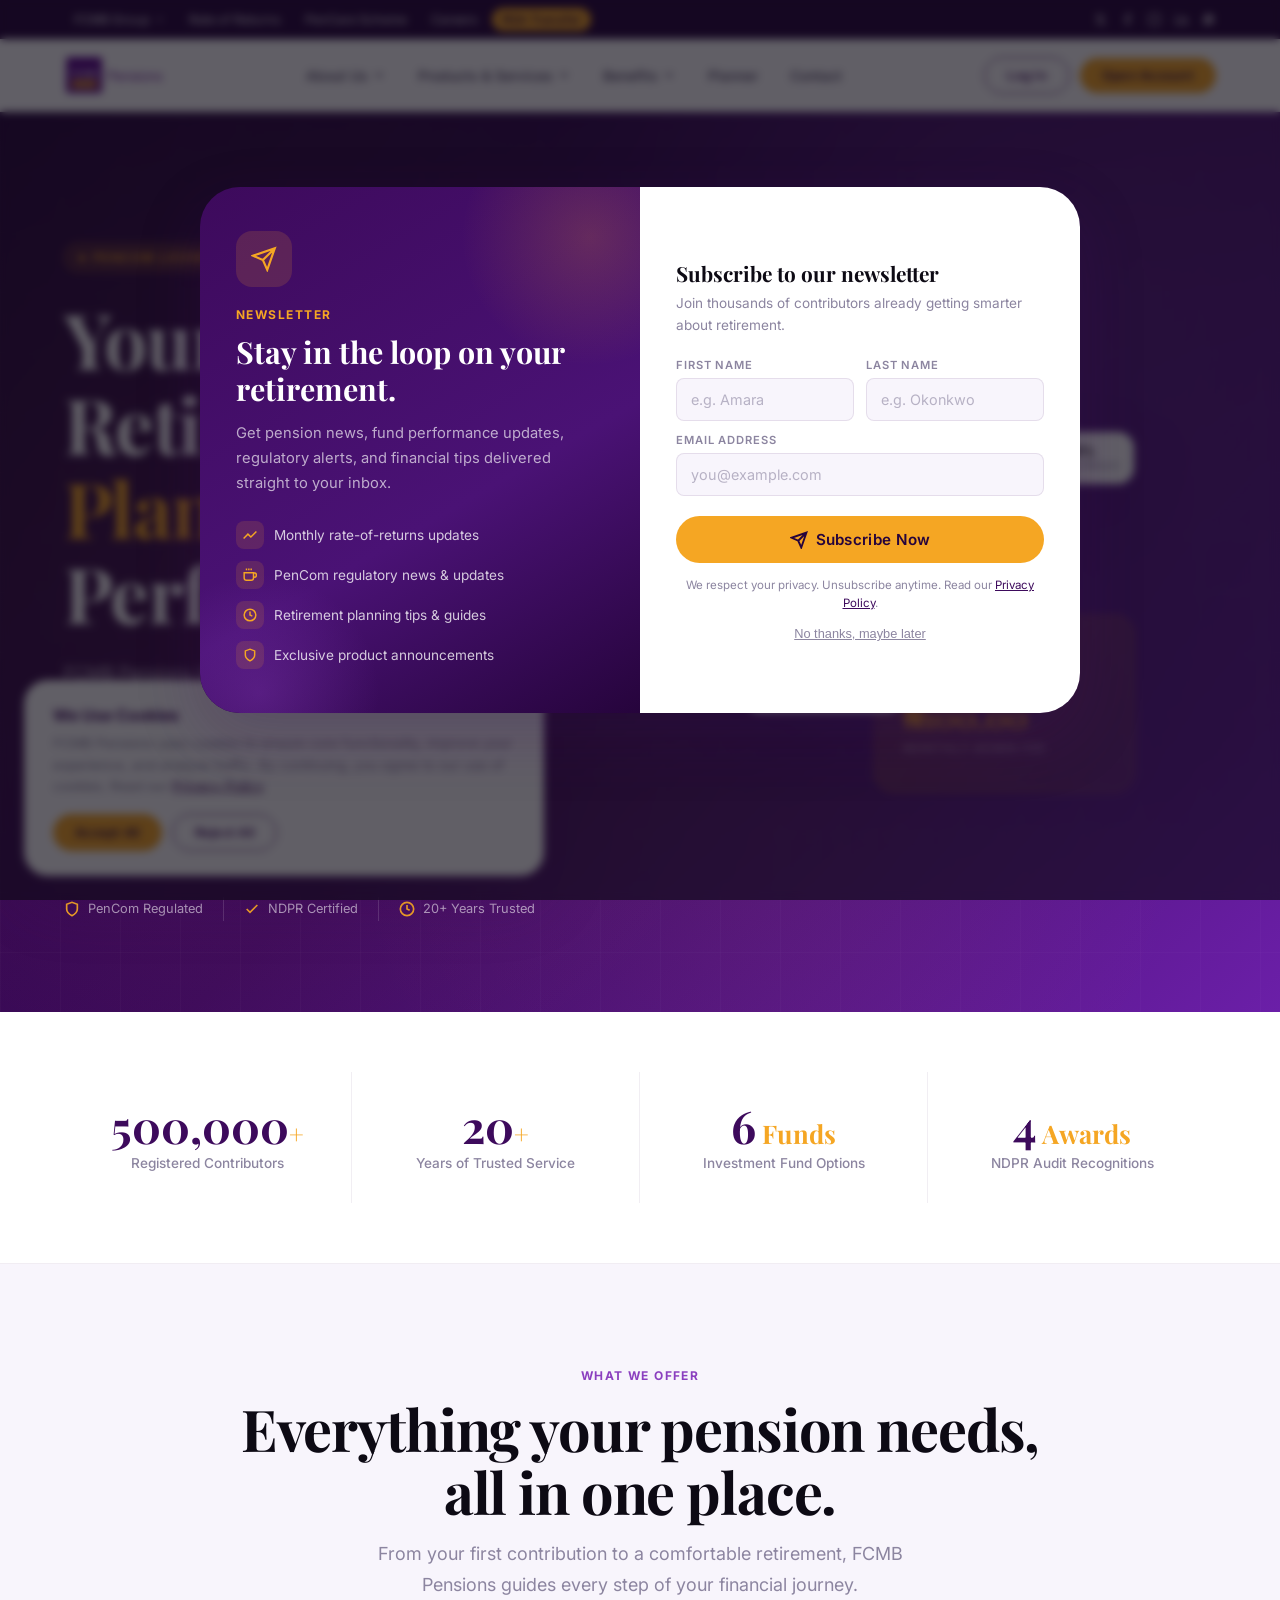
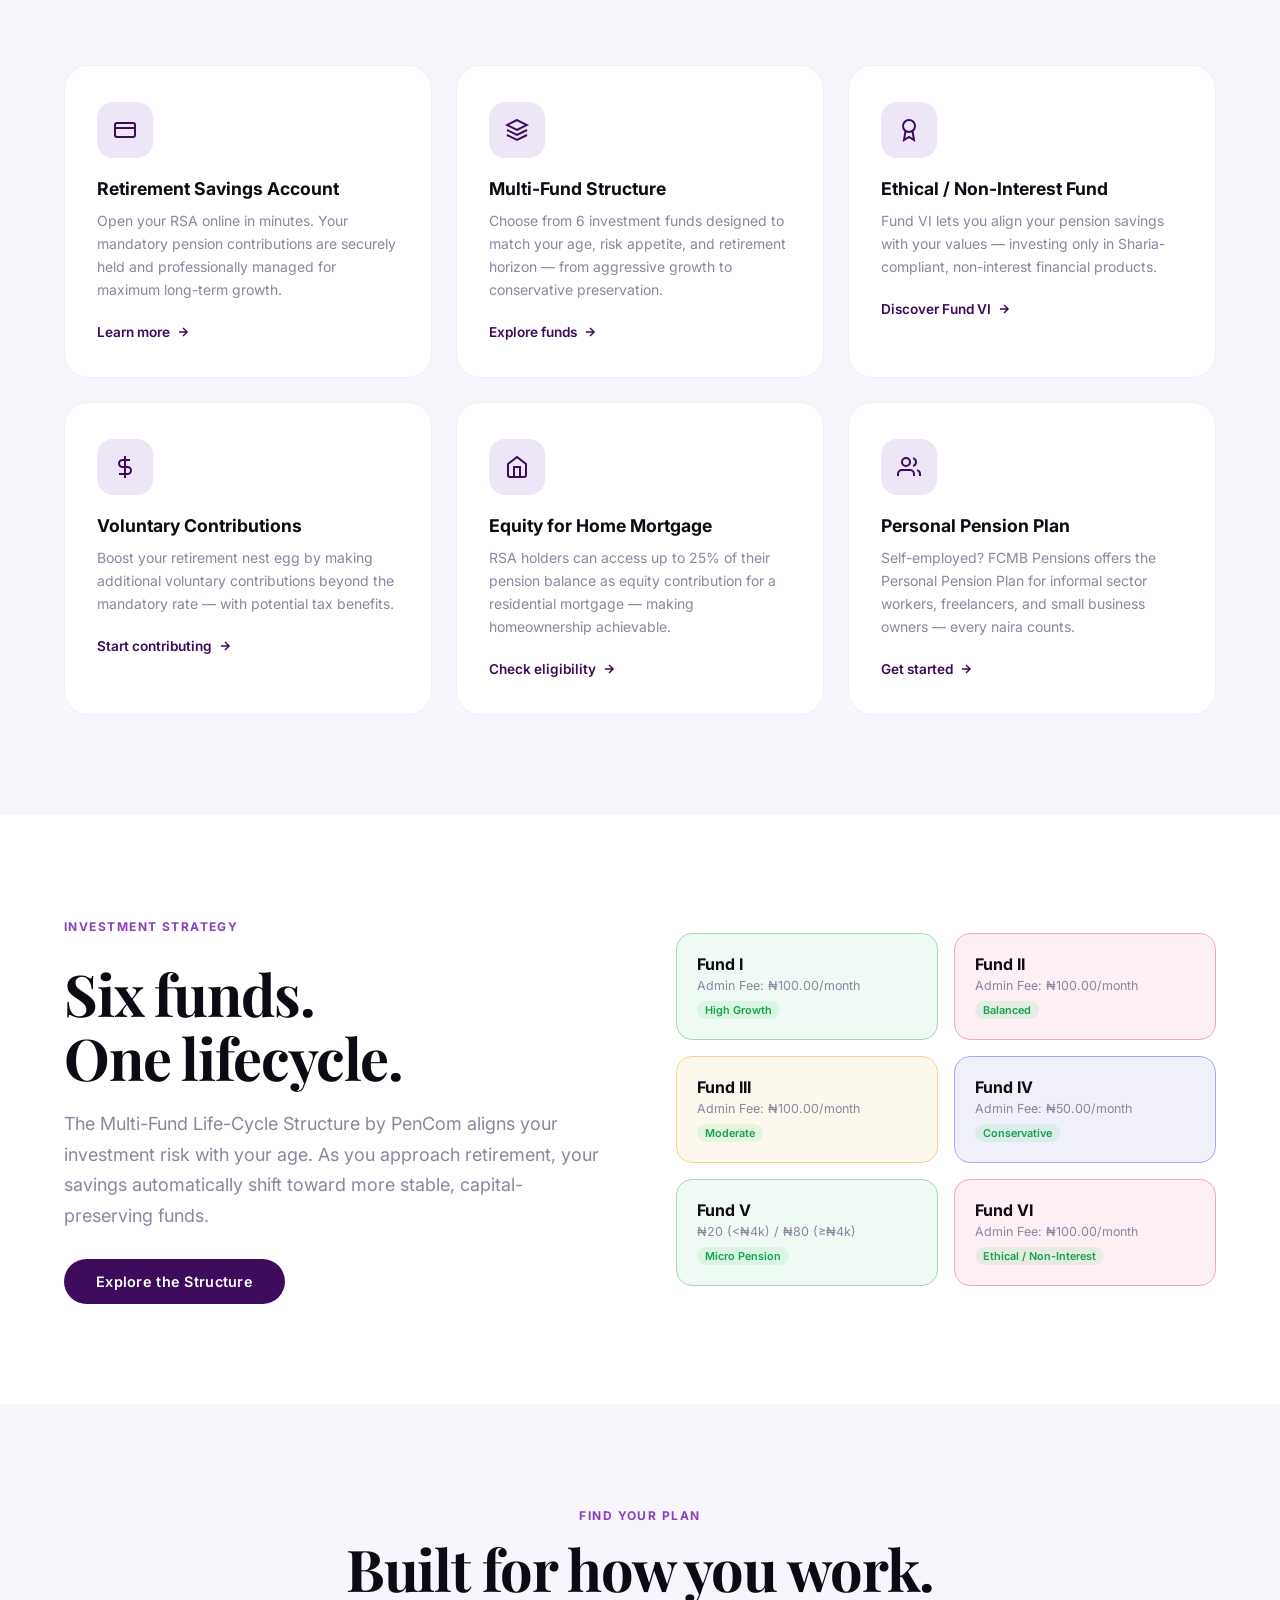
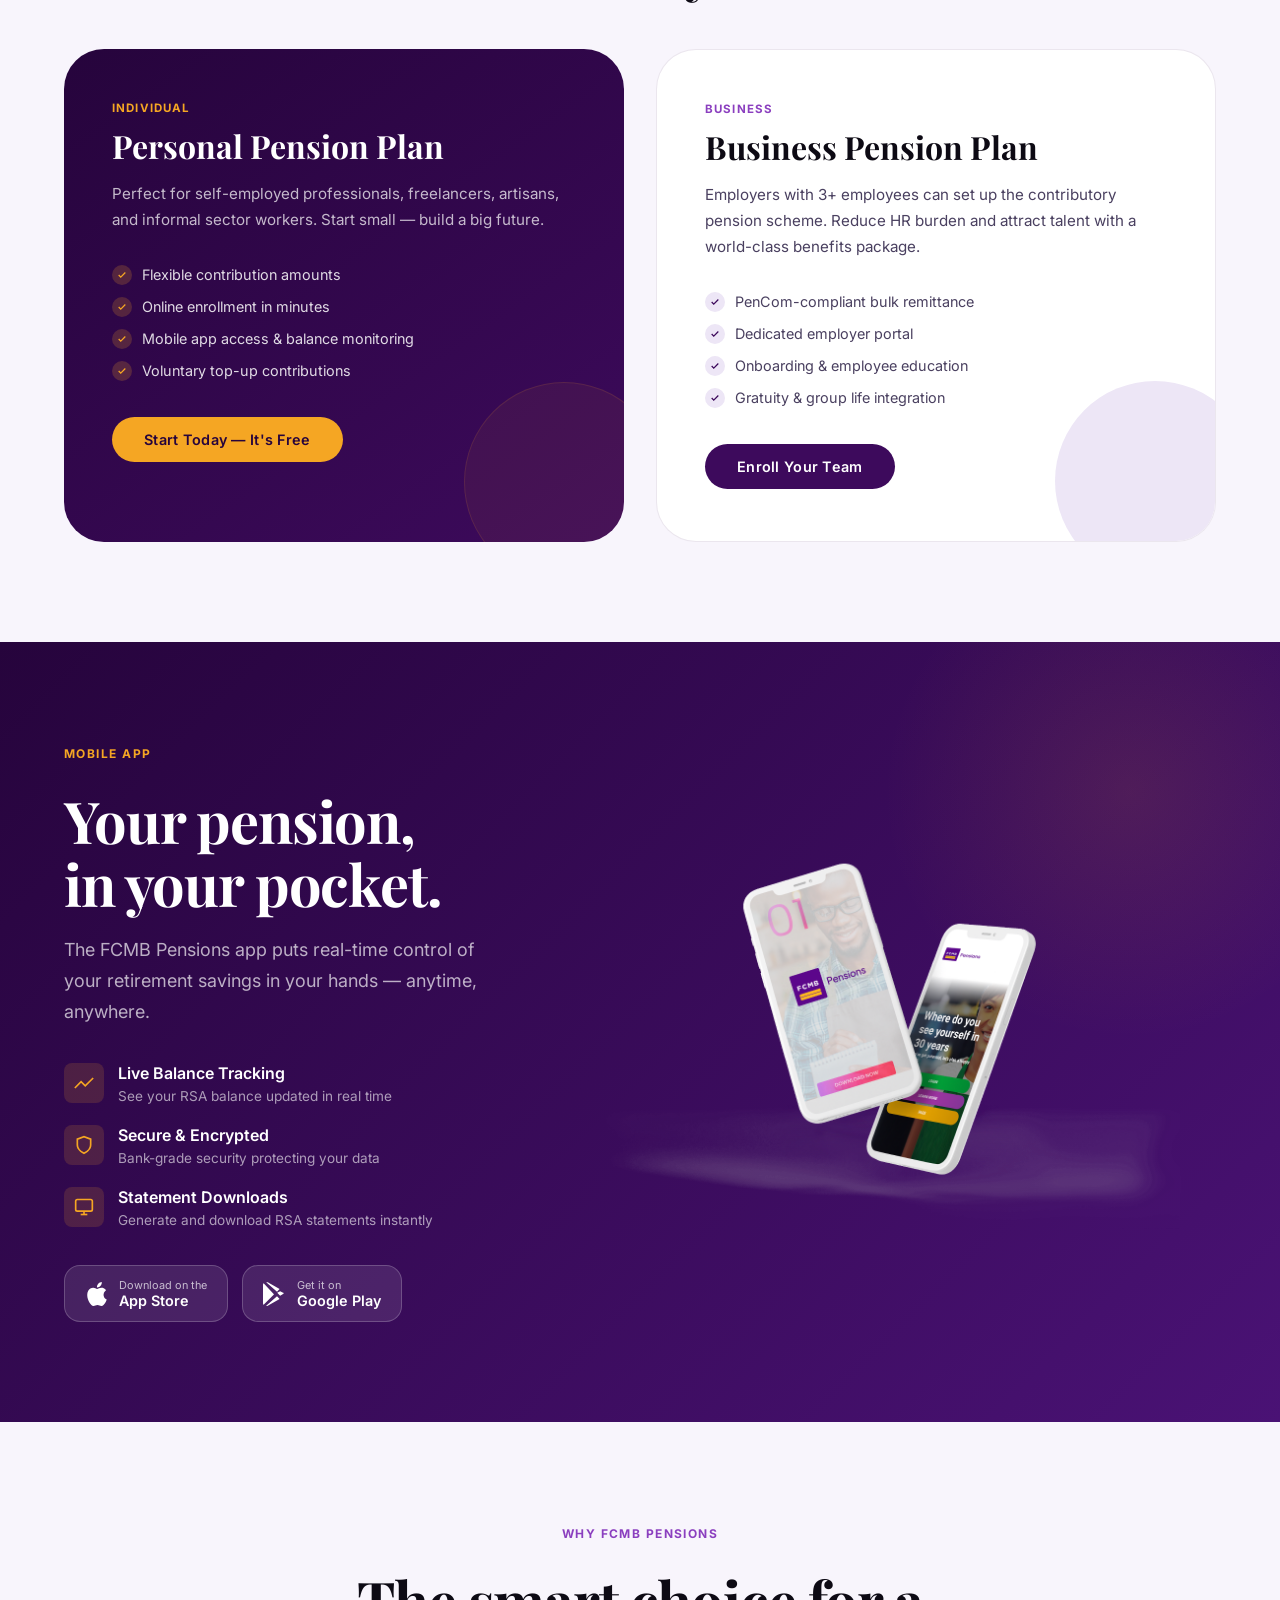
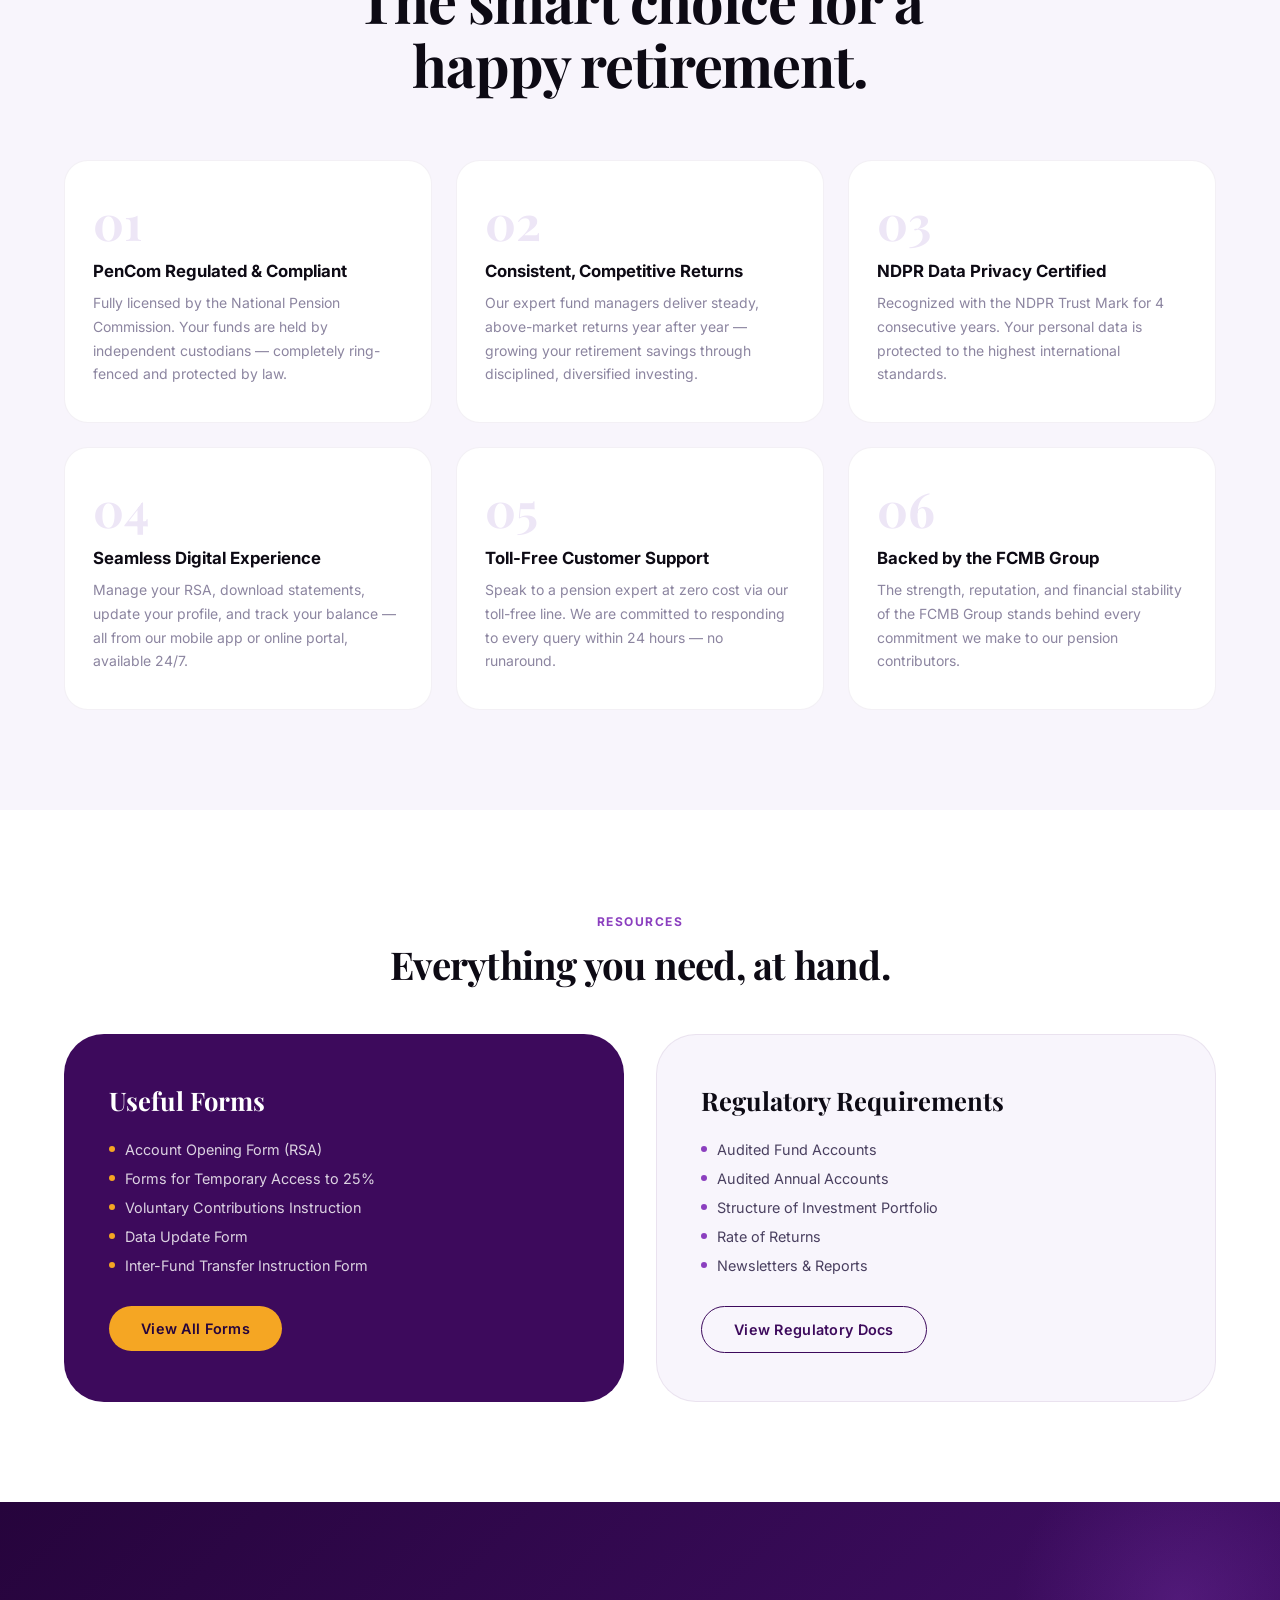
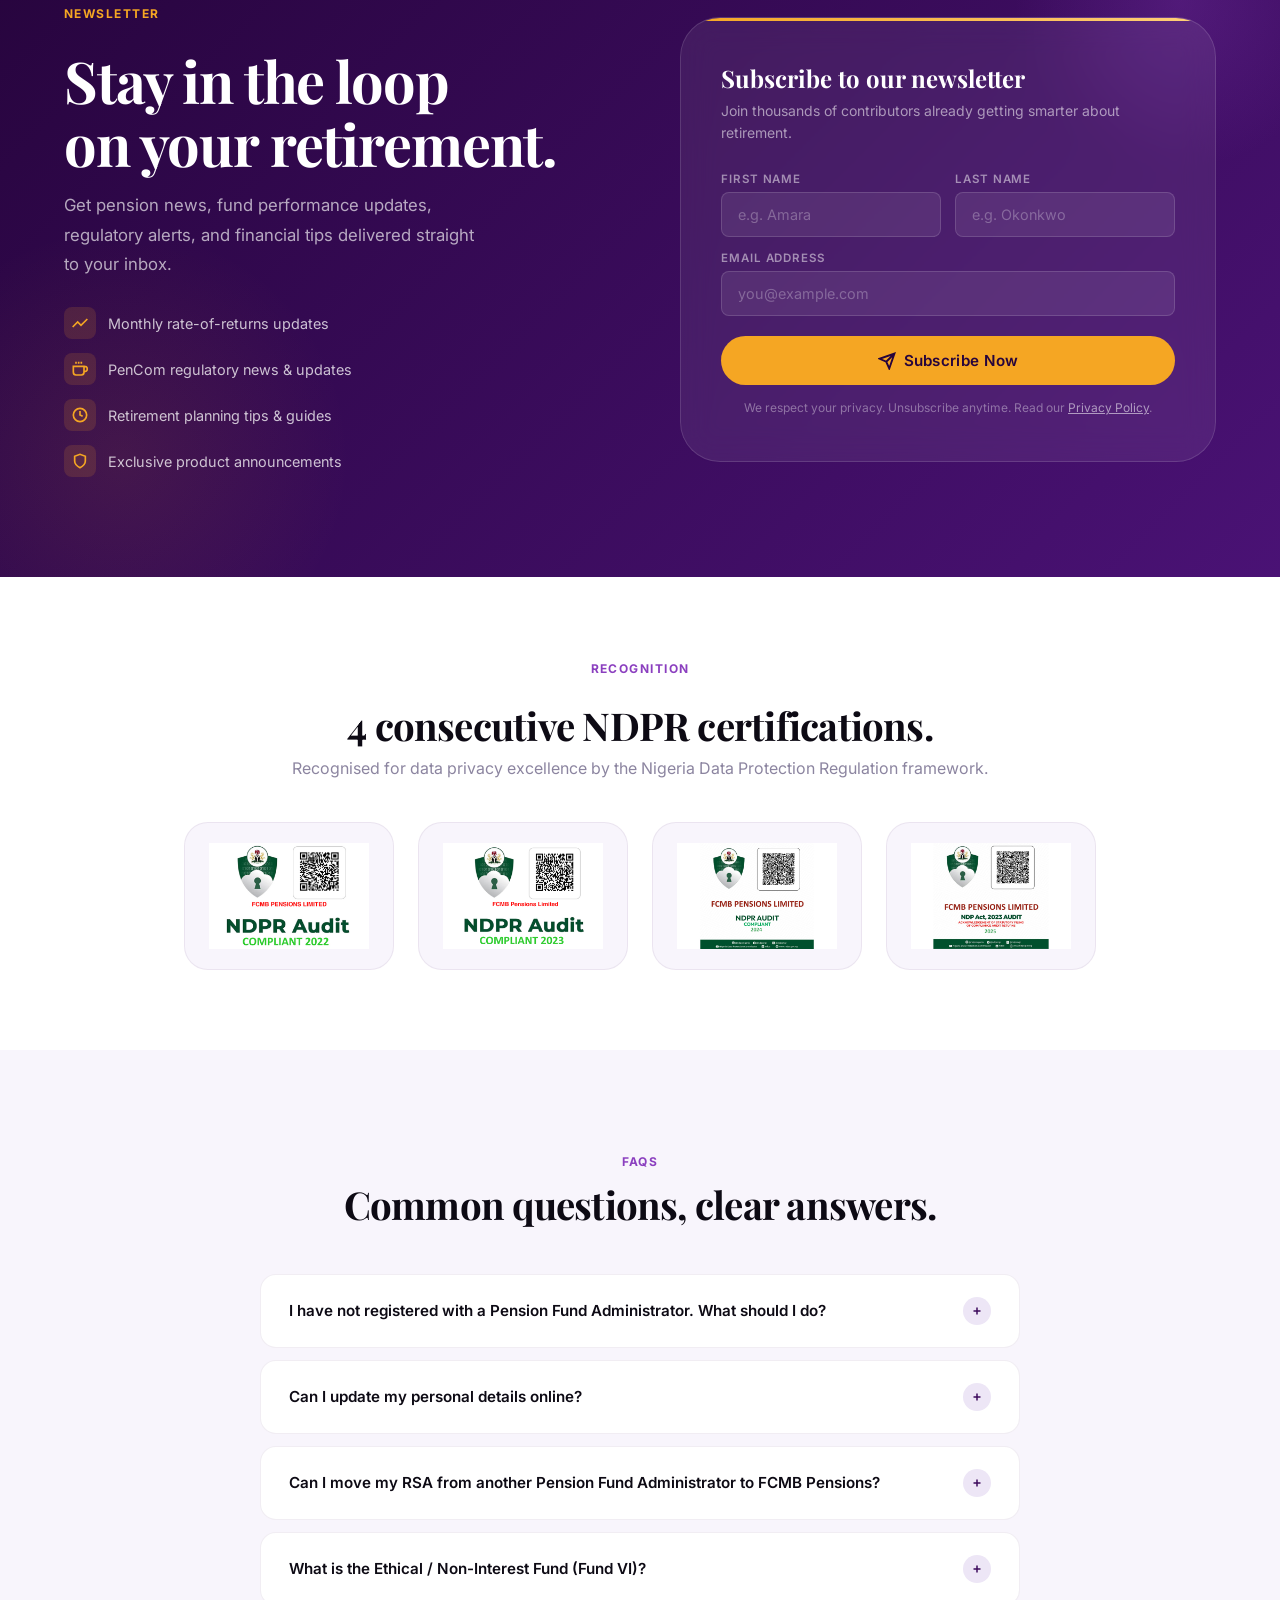
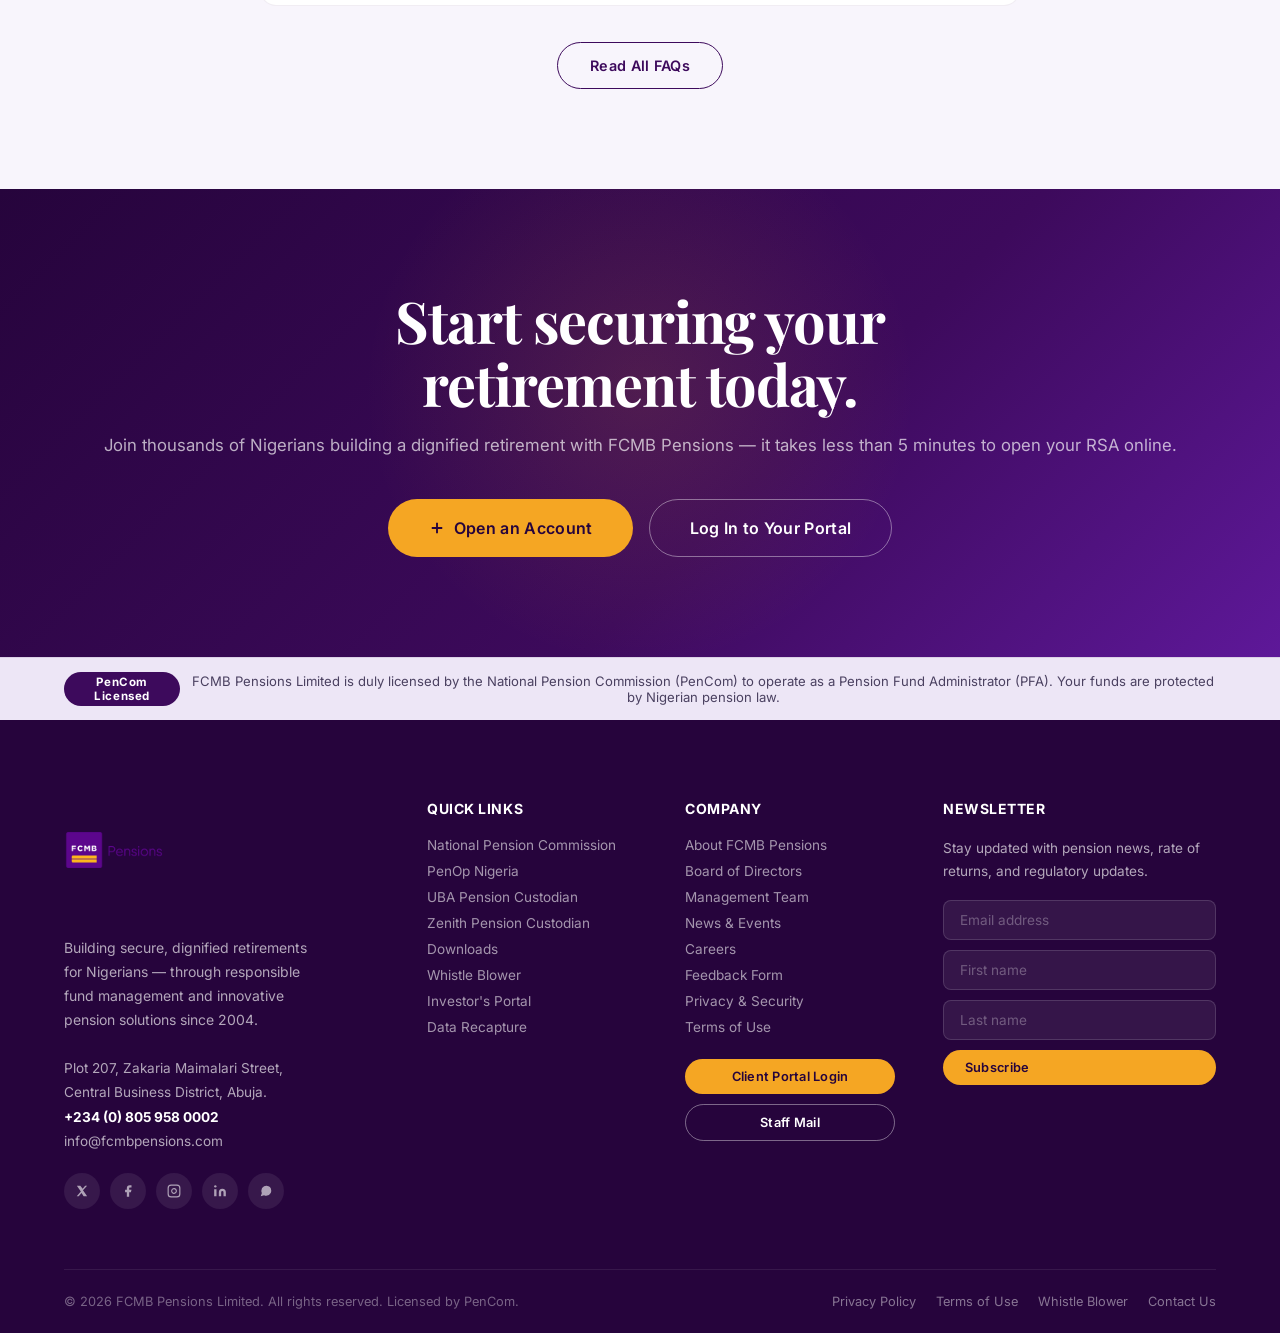
==== index.html @ b499fc2f "Create index.html" ====
<!DOCTYPE html>
<html lang="en">
<head>
<meta charset="UTF-8">
<meta name="viewport" content="width=device-width, initial-scale=1.0">
<meta name="description" content="FCMB Pensions – The Smart Choice For A Happy Retirement. PenCom-licensed Pension Fund Administrator serving Nigeria.">
<title>FCMB Pensions | The Smart Choice For A Happy Retirement</title>
<link rel="preconnect" href="https://fonts.googleapis.com">
<link rel="preconnect" href="https://fonts.gstatic.com" crossorigin>
<link href="https://fonts.googleapis.com/css2?family=Playfair+Display:wght@400;600;700&family=Inter:wght@300;400;500;600;700&display=swap" rel="stylesheet">

<link rel="stylesheet" href="style.css"/>
<style>
/* =============================================
   NEWSLETTER POPUP MODAL (page-load)
   ============================================= */
.newsletter-modal-overlay {
  position: fixed;
  inset: 0;
  background: rgba(13,10,20,0.65);
  z-index: 20000;
  display: flex;
  align-items: center;
  justify-content: center;
  padding: 24px;
  backdrop-filter: blur(4px);
  opacity: 0;
  pointer-events: none;
  transition: opacity 0.35s ease;
}
.newsletter-modal-overlay.open {
  opacity: 1;
  pointer-events: all;
}
.newsletter-modal-box {
  position: relative;
  width: 100%;
  max-width: 880px;
  max-height: 90vh;
  overflow-y: auto;
  display: grid;
  grid-template-columns: 1fr 1fr;
  background: var(--plum-deep);
  border-radius: var(--radius-xl);
  box-shadow: var(--shadow-lg);
  transform: scale(0.95) translateY(10px);
  transition: transform 0.35s cubic-bezier(0.4,0,0.2,1);
  overflow: hidden;
}
.newsletter-modal-overlay.open .newsletter-modal-box {
  transform: scale(1) translateY(0);
}
.newsletter-modal-close {
  position: absolute;
  top: 16px;
  right: 16px;
  background: rgba(255,255,255,0.1);
  border: none;
  width: 36px;
  height: 36px;
  border-radius: 50%;
  cursor: pointer;
  display: flex;
  align-items: center;
  justify-content: center;
  color: var(--white);
  font-size: 1.1rem;
  transition: var(--transition);
  z-index: 5;
}
.newsletter-modal-close:hover { background: rgba(255,255,255,0.2); }

.newsletter-modal-visual {
  background: linear-gradient(150deg, var(--plum) 0%, #4A1275 60%, var(--plum-deep) 100%);
  padding: 44px 36px;
  display: flex;
  flex-direction: column;
  justify-content: center;
  position: relative;
  overflow: hidden;
}
.newsletter-modal-visual::before {
  content: '';
  position: absolute;
  top: -80px;
  right: -80px;
  width: 260px;
  height: 260px;
  background: radial-gradient(circle, rgba(245,166,35,0.18) 0%, transparent 70%);
  pointer-events: none;
}
.newsletter-modal-visual::after {
  content: '';
  position: absolute;
  bottom: -100px;
  left: -60px;
  width: 240px;
  height: 240px;
  background: radial-gradient(circle, rgba(139,63,191,0.3) 0%, transparent 70%);
  pointer-events: none;
}
.newsletter-modal-icon {
  width: 56px;
  height: 56px;
  background: rgba(245,166,35,0.15);
  border-radius: var(--radius-md);
  display: flex;
  align-items: center;
  justify-content: center;
  color: var(--gold);
  margin-bottom: 20px;
  position: relative;
  z-index: 2;
}
.newsletter-modal-eyebrow {
  color: var(--gold);
  font-size: 0.75rem;
  font-weight: 700;
  letter-spacing: 0.12em;
  text-transform: uppercase;
  margin-bottom: 12px;
  position: relative;
  z-index: 2;
}
.newsletter-modal-title {
  font-family: 'Playfair Display', serif;
  font-size: 1.9rem;
  font-weight: 700;
  color: var(--white);
  line-height: 1.2;
  margin-bottom: 14px;
  position: relative;
  z-index: 2;
}
.newsletter-modal-desc {
  color: rgba(255,255,255,0.65);
  font-size: 0.92rem;
  line-height: 1.7;
  margin-bottom: 24px;
  position: relative;
  z-index: 2;
}
.newsletter-modal-benefits {
  display: flex;
  flex-direction: column;
  gap: 12px;
  position: relative;
  z-index: 2;
}
.newsletter-modal-benefit {
  display: flex;
  align-items: center;
  gap: 10px;
  color: rgba(255,255,255,0.78);
  font-size: 0.85rem;
}
.newsletter-modal-benefit-icon {
  width: 28px;
  height: 28px;
  border-radius: var(--radius-sm);
  background: rgba(245,166,35,0.14);
  display: flex;
  align-items: center;
  justify-content: center;
  color: var(--gold);
  flex-shrink: 0;
}

.newsletter-modal-form-panel {
  background: var(--white);
  padding: 44px 36px;
  display: flex;
  flex-direction: column;
  justify-content: center;
}
.newsletter-modal-form-title {
  font-family: 'Playfair Display', serif;
  font-size: 1.3rem;
  font-weight: 700;
  color: var(--text-dark);
  margin-bottom: 6px;
}
.newsletter-modal-form-subtitle {
  font-size: 0.85rem;
  color: var(--text-muted);
  margin-bottom: 22px;
  line-height: 1.6;
}
.newsletter-modal-field-row {
  display: grid;
  grid-template-columns: 1fr 1fr;
  gap: 12px;
  margin-bottom: 12px;
}
.newsletter-modal-field {
  display: flex;
  flex-direction: column;
  gap: 6px;
}
.newsletter-modal-field.full { grid-column: 1 / -1; }
.newsletter-modal-label {
  font-size: 0.7rem;
  font-weight: 600;
  letter-spacing: 0.08em;
  text-transform: uppercase;
  color: var(--text-muted);
}
.newsletter-modal-input {
  background: var(--off-white);
  border: 1.5px solid rgba(61,10,92,0.1);
  border-radius: var(--radius-sm);
  padding: 12px 14px;
  color: var(--text-dark);
  font-family: 'Inter', sans-serif;
  font-size: 0.9rem;
  outline: none;
  transition: var(--transition);
  width: 100%;
}
.newsletter-modal-input::placeholder { color: var(--text-muted); opacity: 0.6; }
.newsletter-modal-input:focus {
  border-color: var(--plum-light);
  background: var(--white);
  box-shadow: 0 0 0 3px rgba(139,63,191,0.12);
}
.newsletter-modal-submit {
  width: 100%;
  margin-top: 8px;
  padding: 14px 32px;
  justify-content: center;
  font-size: 0.95rem;
}
.newsletter-modal-privacy {
  margin-top: 14px;
  font-size: 0.72rem;
  color: var(--text-muted);
  text-align: center;
  line-height: 1.5;
}
.newsletter-modal-privacy a { color: var(--plum); text-decoration: underline; }
.newsletter-modal-noThanks {
  display: block;
  text-align: center;
  margin-top: 14px;
  font-size: 0.8rem;
  color: var(--text-muted);
  text-decoration: underline;
  cursor: pointer;
  background: none;
  border: none;
  width: 100%;
}
.newsletter-modal-noThanks:hover { color: var(--plum); }

.newsletter-modal-success {
  display: none;
  flex-direction: column;
  align-items: center;
  text-align: center;
  gap: 14px;
  padding: 20px 0;
}
.newsletter-modal-success-icon {
  width: 60px;
  height: 60px;
  background: rgba(34,197,94,0.12);
  border-radius: 50%;
  display: flex;
  align-items: center;
  justify-content: center;
  color: #16A34A;
}
.newsletter-modal-success-title {
  font-family: 'Playfair Display', serif;
  font-size: 1.25rem;
  font-weight: 700;
  color: var(--text-dark);
}
.newsletter-modal-success-text {
  font-size: 0.875rem;
  color: var(--text-muted);
  line-height: 1.6;
}

@media (max-width: 768px) {
  .newsletter-modal-box {
    grid-template-columns: 1fr;
    max-height: 92vh;
  }
  .newsletter-modal-visual { padding: 32px 24px; }
  .newsletter-modal-title { font-size: 1.5rem; }
  .newsletter-modal-benefits { display: none; }
  .newsletter-modal-form-panel { padding: 28px 24px; }
}
@media (max-width: 480px) {
  .newsletter-modal-field-row { grid-template-columns: 1fr; }
  .newsletter-modal-visual { padding: 28px 20px; }
  .newsletter-modal-form-panel { padding: 24px 20px; }
}
</style>
</head>
<body>

<!-- TOP BAR -->
<div class="top-bar">
  <div class="container">
    <div class="top-bar-inner">
      <div class="top-bar-links">
        <div class="group-dropdown">
          <span class="top-bar-link group-dropdown-toggle">
            FCMB Group
            <svg width="10" height="10" viewBox="0 0 10 10" fill="currentColor"><path d="M2 3.5l3 3 3-3"/></svg>
          </span>
          <div class="group-dropdown-menu">
            <a href="https://www.fcmbgroup.com/" target="_blank">FCMB Group PLC</a>
            <a href="https://www.fcmb.com/" target="_blank">FCMB Bank</a>
            <a href="https://www.cslstockbrokers.com/" target="_blank">CSL Stockbrokers</a>
            <a href="https://www.fcmbcapitalmarketsng.com/" target="_blank">FCMB Capital Markets</a>
            <a href="https://www.fcmbassetmanagement.com/index/" target="_blank">FCMB Asset Management</a>
            <a href="https://www.fcmbuk.com/" target="_blank">FCMB UK</a>
            <a href="https://www.creditdirect.ng/" target="_blank">Credit Direct Limited</a>
            <a href="https://www.fcmbtrustees.com/" target="_blank">FCMB Trustees</a>
          </div>
        </div>
        <a href="rate-of-returns" class="top-bar-link">Rate of Returns</a>
        <a href="pencare-scheme" class="top-bar-link">PenCare Scheme</a>
        <a href="career" class="top-bar-link">Careers</a>
        <a href="RSA-transfer-window" class="top-bar-link highlight">RSA Transfer</a>
      </div>
      <div class="top-bar-socials">
        <a href="https://twitter.com/fcmbpensions" target="_blank" aria-label="X / Twitter">
          <svg width="15" height="15" viewBox="0 0 24 24" fill="currentColor"><path d="M20.78 3H17.4l-4.28 5.02L9.08 3H3.22l6.8 9.9L3 21h3.38l4.77-5.61L14.8 21h5.98l-7.1-10.3L20.78 3z"/></svg>
        </a>
        <a href="https://www.facebook.com/fcmbpensions/" target="_blank" aria-label="Facebook">
          <svg width="15" height="15" viewBox="0 0 24 24" fill="currentColor"><path d="M18 2h-3a5 5 0 00-5 5v3H7v4h3v8h4v-8h3l1-4h-4V7a1 1 0 011-1h3z"/></svg>
        </a>
        <a href="https://www.instagram.com/fcmbpensions/" target="_blank" aria-label="Instagram">
          <svg width="15" height="15" viewBox="0 0 24 24" fill="none" stroke="currentColor" stroke-width="2"><rect x="2" y="2" width="20" height="20" rx="5"/><path d="M16 11.37A4 4 0 1112.63 8 4 4 0 0116 11.37z"/><line x1="17.5" y1="6.5" x2="17.51" y2="6.5"/></svg>
        </a>
        <a href="https://www.linkedin.com/company/fcmb-pensions/" target="_blank" aria-label="LinkedIn">
          <svg width="15" height="15" viewBox="0 0 24 24" fill="currentColor"><path d="M16 8a6 6 0 016 6v7h-4v-7a2 2 0 00-2-2 2 2 0 00-2 2v7h-4v-7a6 6 0 016-6zM2 9h4v12H2z"/><circle cx="4" cy="4" r="2"/></svg>
        </a>
        <a href="https://api.whatsapp.com/send?phone=08099728021" target="_blank" aria-label="WhatsApp">
          <svg width="15" height="15" viewBox="0 0 24 24" fill="currentColor"><path d="M21 11.5a8.38 8.38 0 01-.9 3.8 8.5 8.5 0 01-7.6 4.7 8.38 8.38 0 01-3.8-.9L3 21l1.9-5.7a8.38 8.38 0 01-.9-3.8 8.5 8.5 0 014.7-7.6 8.38 8.38 0 013.8-.9h.5a8.48 8.48 0 018 8v.5z"/></svg>
        </a>
      </div>
    </div>
  </div>
</div>

<!-- NAVIGATION -->
<div class="nav-wrapper">
  <nav class="navbar" id="mainNav">
    <div class="container">
      <div class="navbar-inner">
        <!-- Logo -->
        <a href="./" class="navbar-logo" aria-label="FCMB Pensions Home">
          <div class="logo-icon"><img src="FCMBPensionsLogo.png" alt=""></div>
        </a>

        <!-- Nav Menu -->
        <ul class="nav-menu" role="navigation">
          <li class="nav-item">
            <a class="nav-link" href="about-us">
              About Us
              <svg viewBox="0 0 16 16" fill="none" stroke="currentColor" stroke-width="2"><path d="M4 6l4 4 4-4"/></svg>
            </a>
            <div class="nav-dropdown">
              <a href="about-us">Who We Are</a>
              <a href="our-board">Our Board</a>
              <a href="management-team">Management Team</a>
              <a href="our-partners">Our Partners</a>
            </div>
          </li>
          <li class="nav-item">
            <a class="nav-link" href="#">
              Products &amp; Services
              <svg viewBox="0 0 16 16" fill="none" stroke="currentColor" stroke-width="2"><path d="M4 6l4 4 4-4"/></svg>
            </a>
            <div class="nav-mega">
              <div class="mega-grid">
                <div>
                  <span class="mega-section-label">RSA &amp; Funds</span>
                  <a href="retirement-savings-account">Retirement Savings Account</a>
                  <a href="rsa-fund">RSA Fund</a>
                  <a href="rsa-fund-information">RSA Funds Information</a>
                  <a href="nsitf-funds-transfer">NSITF Funds Transfer</a>
                </div>
                <div>
                  <span class="mega-section-label">Fund Types</span>
                  <a href="retiree-fund">Retiree Fund</a>
                  <a href="ethical-fund">Ethical / Non-Interest Fund</a>
                  <a href="multi-fund-structure">Multi-Fund Structure</a>
                  <a href="defined-benefits">Defined Benefit Scheme</a>
                </div>
                <div>
                  <span class="mega-section-label">Planning</span>
                  <a href="retirement-planning">Retirement Planning</a>
                  <a href="personal-pension-plan">Personal Pension Plan</a>
                  <a href="voluntary-contributions">Voluntary Contributions</a>
                  <a href="RSA-transfer-window">RSA Transfer Window</a>
                </div>
              </div>
            </div>
          </li>
          <li class="nav-item">
            <a class="nav-link" href="#">
              Benefits
              <svg viewBox="0 0 16 16" fill="none" stroke="currentColor" stroke-width="2"><path d="M4 6l4 4 4-4"/></svg>
            </a>
            <div class="nav-mega">
              <div class="mega-grid">
                <div>
                  <span class="mega-section-label">Accessing Benefits</span>
                  <a href="retirement">Retirement</a>
                  <a href="programmed-withdrawal">Programmed Withdrawal</a>
                  <a href="temporary-access">Temporary Access (25%)</a>
                  <a href="en-bloc">En Bloc</a>
                </div>
                <div>
                  <span class="mega-section-label">Special Cases</span>
                  <a href="death-benefits">Death Benefits</a>
                  <a href="medical-reasons">Medical Reasons</a>
                  <a href="cross-border-arrangements">Cross-Border Arrangements</a>
                  <a href="voluntary-contributions-withdrawal">VC Withdrawal</a>
                </div>
                <div>
                  <span class="mega-section-label">Resources</span>
                  <a href="equity-contribution-for-residential-mortgage">Equity for Mortgage</a>
                  <a href="retiree-online-enrolments">Retiree Online Enrolment</a>
                  <a href="steps-for-accessing-retirement-benefits">Steps to Access Benefits</a>
                  <a href="contributory-pension-scheme">CPS Retirement Pack</a>
                </div>
              </div>
            </div>
          </li>
          <li class="nav-item">
            <a class="nav-link" href="retirement-lifestyle-planner">Planner</a>
          </li>
          <li class="nav-item">
            <a class="nav-link" href="contact">Contact</a>
          </li>
        </ul>

        <!-- CTA Buttons -->
        <div class="nav-cta">
          <a href="https://web.fcmbpensions.com/clientportal/Account/Login" target="_blank" class="btn btn-outline-plum btn-sm nav-login-btn">Log In</a>
          <a href="https://web.fcmbpensions.com/onlineenrollment" target="_blank" class="btn btn-primary btn-sm">Open Account</a>
        </div>

        <!-- Hamburger -->
        <button class="hamburger" id="hamburgerBtn" aria-label="Open menu">
          <span></span><span></span><span></span>
        </button>
      </div>
    </div>
  </nav>
</div>

<!-- MOBILE NAV -->
<div class="mobile-nav" id="mobileNav">
  <button class="mobile-nav-close" id="mobileNavClose" aria-label="Close menu">✕</button>
  <a href="about-us">About Us</a>
  <a href="retirement-savings-account">Retirement Savings Account</a>
  <a href="multi-fund-structure">Multi-Fund Structure</a>
  <a href="personal-pension-plan">Personal Pension Plan</a>
  <a href="voluntary-contributions">Voluntary Contributions</a>
  <a href="ethical-fund">Ethical / Non-Interest Fund</a>
  <a href="retirement-lifestyle-planner">Retirement Planner</a>
  <a href="RSA-transfer-window">RSA Transfer</a>
  <a href="faqs">FAQs</a>
  <a href="contact">Contact Us</a>
  <div class="mobile-ctas">
    <a href="https://web.fcmbpensions.com/clientportal/Account/Login" target="_blank" class="btn btn-ghost">Log In to Portal</a>
    <a href="https://web.fcmbpensions.com/onlineenrollment" target="_blank" class="btn btn-primary">Open Account</a>
  </div>
</div>

<!-- HERO -->
<section class="hero" aria-label="Hero">
  <div class="hero-bg-pattern"></div>
  <div class="hero-grid-lines"></div>
  <div class="container" style="position: relative; z-index: 2;">
    <div class="hero-content">
      <!-- Text -->
      <div class="hero-text">
        <div class="hero-eyebrow">PenCom Licensed · Since 2004</div>
        <h1 class="display-serif display-xl hero-headline">
          Your Retirement,<br>
          <em>Planned for</em><br>
          Perfectly.
        </h1>
        <p class="hero-subtext">
          FCMB Pensions helps you build a secure future with Nigeria's most trusted pension fund administration — smart contributions, real growth, and total peace of mind.
        </p>
        <div class="hero-ctas">
          <a href="https://web.fcmbpensions.com/onlineenrollment" target="_blank" class="btn btn-primary btn-lg">
            <svg viewBox="0 0 24 24" fill="none" stroke="currentColor" stroke-width="2.5"><path d="M12 5v14M5 12h14"/></svg>
            Open an RSA
          </a>
          <a href="retirement-lifestyle-planner" class="btn btn-ghost btn-lg">Calculate Retirement</a>
        </div>
        <div class="hero-trust">
          <div class="trust-badge">
            <svg width="16" height="16" viewBox="0 0 24 24" fill="none" stroke="currentColor" stroke-width="2.5"><path d="M12 22s8-4 8-10V5l-8-3-8 3v7c0 6 8 10 8 10z"/></svg>
            PenCom Regulated
          </div>
          <div class="trust-divider"></div>
          <div class="trust-badge">
            <svg width="16" height="16" viewBox="0 0 24 24" fill="none" stroke="currentColor" stroke-width="2.5"><polyline points="20 6 9 17 4 12"/></svg>
            NDPR Certified
          </div>
          <div class="trust-divider"></div>
          <div class="trust-badge">
            <svg width="16" height="16" viewBox="0 0 24 24" fill="none" stroke="currentColor" stroke-width="2.5"><circle cx="12" cy="12" r="10"/><polyline points="12 6 12 12 16 14"/></svg>
            20+ Years Trusted
          </div>
        </div>
      </div>

      <!-- Visual -->
      <div class="hero-visual">
        <div class="hero-card-stack">
          <!-- Main pension card -->
          <div class="pension-card main">
            <div class="card-label">Total RSA Balance</div>
            <div class="card-value">₦4,823,640</div>
            <div class="card-row">
              <div class="card-chip positive">
                <svg width="10" height="10" viewBox="0 0 24 24" fill="none" stroke="currentColor" stroke-width="3"><polyline points="23 6 13.5 15.5 8.5 10.5 1 18"/></svg>
                +12.4% YTD
              </div>
              <div class="mini-bars">
                <div class="mini-bar"></div>
                <div class="mini-bar"></div>
                <div class="mini-bar"></div>
                <div class="mini-bar"></div>
                <div class="mini-bar"></div>
              </div>
            </div>
          </div>

          <!-- Secondary card -->
          <div class="pension-card secondary">
            <div class="card-icon-row">
              <div class="card-icon">
                <svg width="18" height="18" viewBox="0 0 24 24" fill="none" stroke="currentColor" stroke-width="2"><path d="M12 2L2 7l10 5 10-5-10-5zM2 17l10 5 10-5M2 12l10 5 10-5"/></svg>
              </div>
              <div>
                <div class="card-label" style="margin: 0;">Fund III (Active)</div>
              </div>
            </div>
            <div class="card-value gold">₦100.00</div>
            <div class="card-label" style="margin-top: 4px;">Monthly Admin Fee</div>
          </div>

          <!-- Float badges -->
          <div class="float-badge rate">
            <div class="float-badge-icon gold-bg">
              <svg width="16" height="16" viewBox="0 0 24 24" fill="none" stroke="#F5A623" stroke-width="2.5"><polyline points="23 6 13.5 15.5 8.5 10.5 1 18"/></svg>
            </div>
            <div class="float-badge-text">
              <strong>+12.4%</strong>
              <span>Annual Return</span>
            </div>
          </div>

          <div class="float-badge secure">
            <div class="float-badge-icon green-bg">
              <svg width="16" height="16" viewBox="0 0 24 24" fill="none" stroke="#16A34A" stroke-width="2.5"><path d="M12 22s8-4 8-10V5l-8-3-8 3v7c0 6 8 10 8 10z"/></svg>
            </div>
            <div class="float-badge-text">
              <strong>Secured</strong>
              <span>PenCom Verified</span>
            </div>
          </div>
        </div>
      </div>
    </div>
  </div>
</section>

<!-- STATS -->
<section class="stats-section" aria-label="Key Statistics">
  <div class="container">
    <div class="stats-grid">
      <div class="stat-item reveal">
        <div class="stat-number" data-target="500000" data-suffix="+">0</div>
        <div class="stat-label">Registered Contributors</div>
      </div>
      <div class="stat-item reveal reveal-delay-1">
        <div class="stat-number" data-target="20" data-suffix="+">0</div>
        <div class="stat-label">Years of Trusted Service</div>
      </div>
      <div class="stat-item reveal reveal-delay-2">
        <div class="stat-number" data-target="6" data-suffix=" Funds">0</div>
        <div class="stat-label">Investment Fund Options</div>
      </div>
      <div class="stat-item reveal reveal-delay-3">
        <div class="stat-number" data-target="4" data-suffix=" Awards">0</div>
        <div class="stat-label">NDPR Audit Recognitions</div>
      </div>
    </div>
  </div>
</section>

<!-- SERVICES -->
<section class="services-section" aria-label="Our Services">
  <div class="container">
    <div class="section-header text-center reveal">
      <span class="section-eyebrow">What We Offer</span>
      <h2 class="display-serif display-lg" style="color: var(--text-dark); margin-bottom: 16px;">
        Everything your pension needs,<br>all in one place.
      </h2>
      <p class="body-lg text-muted" style="max-width: 560px; margin: 0 auto;">
        From your first contribution to a comfortable retirement, FCMB Pensions guides every step of your financial journey.
      </p>
    </div>
    <div class="services-grid">
      <div class="service-card reveal">
        <div class="service-icon">
          <svg width="24" height="24" viewBox="0 0 24 24" fill="none" stroke="currentColor" stroke-width="2"><rect x="2" y="5" width="20" height="14" rx="2"/><line x1="2" y1="10" x2="22" y2="10"/></svg>
        </div>
        <div class="service-title">Retirement Savings Account</div>
        <p class="service-desc">Open your RSA online in minutes. Your mandatory pension contributions are securely held and professionally managed for maximum long-term growth.</p>
        <a href="retirement-savings-account" class="service-link">
          Learn more
          <svg viewBox="0 0 24 24" fill="none" stroke="currentColor" stroke-width="2.5"><path d="M5 12h14M12 5l7 7-7 7"/></svg>
        </a>
      </div>
      <div class="service-card reveal reveal-delay-1">
        <div class="service-icon">
          <svg width="24" height="24" viewBox="0 0 24 24" fill="none" stroke="currentColor" stroke-width="2"><path d="M12 2L2 7l10 5 10-5-10-5zM2 17l10 5 10-5M2 12l10 5 10-5"/></svg>
        </div>
        <div class="service-title">Multi-Fund Structure</div>
        <p class="service-desc">Choose from 6 investment funds designed to match your age, risk appetite, and retirement horizon — from aggressive growth to conservative preservation.</p>
        <a href="multi-fund-structure" class="service-link">
          Explore funds
          <svg viewBox="0 0 24 24" fill="none" stroke="currentColor" stroke-width="2.5"><path d="M5 12h14M12 5l7 7-7 7"/></svg>
        </a>
      </div>
      <div class="service-card reveal reveal-delay-2">
        <div class="service-icon">
          <svg width="24" height="24" viewBox="0 0 24 24" fill="none" stroke="currentColor" stroke-width="2"><circle cx="12" cy="8" r="6"/><path d="M15.477 12.89L17 22l-5-3-5 3 1.523-9.11"/></svg>
        </div>
        <div class="service-title">Ethical / Non-Interest Fund</div>
        <p class="service-desc">Fund VI lets you align your pension savings with your values — investing only in Sharia-compliant, non-interest financial products.</p>
        <a href="ethical-fund" class="service-link">
          Discover Fund VI
          <svg viewBox="0 0 24 24" fill="none" stroke="currentColor" stroke-width="2.5"><path d="M5 12h14M12 5l7 7-7 7"/></svg>
        </a>
      </div>
      <div class="service-card reveal reveal-delay-1">
        <div class="service-icon">
          <svg width="24" height="24" viewBox="0 0 24 24" fill="none" stroke="currentColor" stroke-width="2"><line x1="12" y1="1" x2="12" y2="23"/><path d="M17 5H9.5a3.5 3.5 0 000 7h5a3.5 3.5 0 010 7H6"/></svg>
        </div>
        <div class="service-title">Voluntary Contributions</div>
        <p class="service-desc">Boost your retirement nest egg by making additional voluntary contributions beyond the mandatory rate — with potential tax benefits.</p>
        <a href="voluntary-contributions" class="service-link">
          Start contributing
          <svg viewBox="0 0 24 24" fill="none" stroke="currentColor" stroke-width="2.5"><path d="M5 12h14M12 5l7 7-7 7"/></svg>
        </a>
      </div>
      <div class="service-card reveal reveal-delay-2">
        <div class="service-icon">
          <svg width="24" height="24" viewBox="0 0 24 24" fill="none" stroke="currentColor" stroke-width="2"><path d="M3 9l9-7 9 7v11a2 2 0 01-2 2H5a2 2 0 01-2-2z"/><polyline points="9 22 9 12 15 12 15 22"/></svg>
        </div>
        <div class="service-title">Equity for Home Mortgage</div>
        <p class="service-desc">RSA holders can access up to 25% of their pension balance as equity contribution for a residential mortgage — making homeownership achievable.</p>
        <a href="equity-contribution-for-residential-mortgage" class="service-link">
          Check eligibility
          <svg viewBox="0 0 24 24" fill="none" stroke="currentColor" stroke-width="2.5"><path d="M5 12h14M12 5l7 7-7 7"/></svg>
        </a>
      </div>
      <div class="service-card reveal reveal-delay-3">
        <div class="service-icon">
          <svg width="24" height="24" viewBox="0 0 24 24" fill="none" stroke="currentColor" stroke-width="2"><path d="M17 21v-2a4 4 0 00-4-4H5a4 4 0 00-4 4v2"/><circle cx="9" cy="7" r="4"/><path d="M23 21v-2a4 4 0 00-3-3.87M16 3.13a4 4 0 010 7.75"/></svg>
        </div>
        <div class="service-title">Personal Pension Plan</div>
        <p class="service-desc">Self-employed? FCMB Pensions offers the Personal Pension Plan for informal sector workers, freelancers, and small business owners — every naira counts.</p>
        <a href="personal-pension-plan" class="service-link">
          Get started
          <svg viewBox="0 0 24 24" fill="none" stroke="currentColor" stroke-width="2.5"><path d="M5 12h14M12 5l7 7-7 7"/></svg>
        </a>
      </div>
    </div>
  </div>
</section>

<!-- MULTI-FUND STRUCTURE -->
<section class="multifund-section" aria-label="Multi-Fund Structure">
  <div class="container">
    <div class="multifund-content">
      <div class="reveal">
        <span class="section-eyebrow">Investment Strategy</span>
        <h2 class="display-serif display-lg" style="color: var(--text-dark); margin: 14px 0 20px;">
          Six funds.<br>One lifecycle.
        </h2>
        <p class="body-lg text-muted" style="margin-bottom: 28px;">
          The Multi-Fund Life-Cycle Structure by PenCom aligns your investment risk with your age. As you approach retirement, your savings automatically shift toward more stable, capital-preserving funds.
        </p>
        <a href="multi-fund-structure" class="btn btn-plum">Explore the Structure</a>
      </div>
      <div class="multifund-funds reveal reveal-delay-2">
        <div class="fund-card green">
          <div class="fund-name">Fund I</div>
          <div class="fund-fee">Admin Fee: ₦100.00/month</div>
          <div class="fund-badge">High Growth</div>
        </div>
        <div class="fund-card rose">
          <div class="fund-name">Fund II</div>
          <div class="fund-fee">Admin Fee: ₦100.00/month</div>
          <div class="fund-badge">Balanced</div>
        </div>
        <div class="fund-card amber">
          <div class="fund-name">Fund III</div>
          <div class="fund-fee">Admin Fee: ₦100.00/month</div>
          <div class="fund-badge">Moderate</div>
        </div>
        <div class="fund-card indigo">
          <div class="fund-name">Fund IV</div>
          <div class="fund-fee">Admin Fee: ₦50.00/month</div>
          <div class="fund-badge">Conservative</div>
        </div>
        <div class="fund-card green">
          <div class="fund-name">Fund V</div>
          <div class="fund-fee">₦20 (&lt;₦4k) / ₦80 (≥₦4k)</div>
          <div class="fund-badge">Micro Pension</div>
        </div>
        <div class="fund-card rose">
          <div class="fund-name">Fund VI</div>
          <div class="fund-fee">Admin Fee: ₦100.00/month</div>
          <div class="fund-badge">Ethical / Non-Interest</div>
        </div>
      </div>
    </div>
  </div>
</section>

<!-- PLANS: INDIVIDUAL & BUSINESS -->
<section class="plans-section" aria-label="Pension Plans">
  <div class="container">
    <div class="section-header text-center reveal" style="margin-bottom: 48px;">
      <span class="section-eyebrow">Find Your Plan</span>
      <h2 class="display-serif display-lg" style="color: var(--text-dark);">Built for how you work.</h2>
    </div>
    <div class="plans-grid">
      <div class="plan-card personal reveal">
        <div class="plan-bg-decoration"></div>
        <div class="plan-card-eyebrow">Individual</div>
        <div class="plan-title">Personal Pension Plan</div>
        <p class="plan-desc">Perfect for self-employed professionals, freelancers, artisans, and informal sector workers. Start small — build a big future.</p>
        <ul class="plan-features">
          <li class="plan-feature">
            <div class="check-icon"><svg width="10" height="10" viewBox="0 0 24 24" fill="none" stroke="currentColor" stroke-width="3"><polyline points="20 6 9 17 4 12"/></svg></div>
            Flexible contribution amounts
          </li>
          <li class="plan-feature">
            <div class="check-icon"><svg width="10" height="10" viewBox="0 0 24 24" fill="none" stroke="currentColor" stroke-width="3"><polyline points="20 6 9 17 4 12"/></svg></div>
            Online enrollment in minutes
          </li>
          <li class="plan-feature">
            <div class="check-icon"><svg width="10" height="10" viewBox="0 0 24 24" fill="none" stroke="currentColor" stroke-width="3"><polyline points="20 6 9 17 4 12"/></svg></div>
            Mobile app access &amp; balance monitoring
          </li>
          <li class="plan-feature">
            <div class="check-icon"><svg width="10" height="10" viewBox="0 0 24 24" fill="none" stroke="currentColor" stroke-width="3"><polyline points="20 6 9 17 4 12"/></svg></div>
            Voluntary top-up contributions
          </li>
        </ul>
        <a href="micropension" class="btn btn-primary">Start Today — It's Free</a>
      </div>
      <div class="plan-card business reveal reveal-delay-2">
        <div class="plan-bg-decoration"></div>
        <div class="plan-card-eyebrow">Business</div>
        <div class="plan-title" style="color: var(--text-dark);">Business Pension Plan</div>
        <p class="plan-desc">Employers with 3+ employees can set up the contributory pension scheme. Reduce HR burden and attract talent with a world-class benefits package.</p>
        <ul class="plan-features">
          <li class="plan-feature">
            <div class="check-icon"><svg width="10" height="10" viewBox="0 0 24 24" fill="none" stroke="currentColor" stroke-width="3"><polyline points="20 6 9 17 4 12"/></svg></div>
            PenCom-compliant bulk remittance
          </li>
          <li class="plan-feature">
            <div class="check-icon"><svg width="10" height="10" viewBox="0 0 24 24" fill="none" stroke="currentColor" stroke-width="3"><polyline points="20 6 9 17 4 12"/></svg></div>
            Dedicated employer portal
          </li>
          <li class="plan-feature">
            <div class="check-icon"><svg width="10" height="10" viewBox="0 0 24 24" fill="none" stroke="currentColor" stroke-width="3"><polyline points="20 6 9 17 4 12"/></svg></div>
            Onboarding &amp; employee education
          </li>
          <li class="plan-feature">
            <div class="check-icon"><svg width="10" height="10" viewBox="0 0 24 24" fill="none" stroke="currentColor" stroke-width="3"><polyline points="20 6 9 17 4 12"/></svg></div>
            Gratuity &amp; group life integration
          </li>
        </ul>
        <a href="retirement-savings-account" class="btn btn-plum">Enroll Your Team</a>
      </div>
    </div>
  </div>
</section>

<!-- MOBILE APP -->
<section class="app-section" aria-label="FCMB Pensions Mobile App">
  <div class="container">
    <div class="app-content">
      <div class="app-text reveal">
        <span class="section-eyebrow" style="color: var(--gold);">Mobile App</span>
        <h2 class="display-serif display-lg text-white" style="margin: 14px 0 20px;">
          Your pension,<br>in your pocket.
        </h2>
        <p class="body-lg" style="color: rgba(255,255,255,0.68); margin-bottom: 4px;">
          The FCMB Pensions app puts real-time control of your retirement savings in your hands — anytime, anywhere.
        </p>
        <div class="app-features">
          <div class="app-feature">
            <div class="app-feature-icon">
              <svg width="20" height="20" viewBox="0 0 24 24" fill="none" stroke="currentColor" stroke-width="2"><polyline points="23 6 13.5 15.5 8.5 10.5 1 18"/></svg>
            </div>
            <div class="app-feature-text">
              <strong>Live Balance Tracking</strong>
              <span>See your RSA balance updated in real time</span>
            </div>
          </div>
          <div class="app-feature">
            <div class="app-feature-icon">
              <svg width="20" height="20" viewBox="0 0 24 24" fill="none" stroke="currentColor" stroke-width="2"><path d="M12 22s8-4 8-10V5l-8-3-8 3v7c0 6 8 10 8 10z"/></svg>
            </div>
            <div class="app-feature-text">
              <strong>Secure &amp; Encrypted</strong>
              <span>Bank-grade security protecting your data</span>
            </div>
          </div>
          <div class="app-feature">
            <div class="app-feature-icon">
              <svg width="20" height="20" viewBox="0 0 24 24" fill="none" stroke="currentColor" stroke-width="2"><rect x="2" y="3" width="20" height="14" rx="2"/><line x1="8" y1="21" x2="16" y2="21"/><line x1="12" y1="17" x2="12" y2="21"/></svg>
            </div>
            <div class="app-feature-text">
              <strong>Statement Downloads</strong>
              <span>Generate and download RSA statements instantly</span>
            </div>
          </div>
        </div>
        <div class="app-store-btns">
          <a href="https://goo.gl/vSMn2S" target="_blank" class="store-btn">
            <svg width="24" height="24" viewBox="0 0 24 24" fill="currentColor"><path d="M12.152 6.896c-.948 0-2.415-1.078-3.96-1.04-2.04.027-3.91 1.183-4.961 3.014-2.117 3.675-.546 9.103 1.519 12.09 1.013 1.454 2.208 3.09 3.792 3.039 1.52-.065 2.09-.987 3.935-.987 1.831 0 2.35.987 3.96.948 1.637-.026 2.676-1.48 3.676-2.948 1.156-1.688 1.636-3.325 1.662-3.415-.039-.013-3.182-1.221-3.22-4.857-.026-3.04 2.48-4.494 2.597-4.559-1.429-2.09-3.623-2.324-4.39-2.376-2-.156-3.675 1.09-4.61 1.09zM15.53 3.83c.843-1.012 1.4-2.427 1.245-3.83-1.207.052-2.662.805-3.532 1.818-.78.896-1.454 2.338-1.273 3.714 1.338.104 2.715-.688 3.559-1.701"/></svg>
            <div class="store-btn-text">
              <small>Download on the</small>
              <strong>App Store</strong>
            </div>
          </a>
          <a href="https://goo.gl/EjUWTX" target="_blank" class="store-btn">
            <svg width="24" height="24" viewBox="0 0 24 24" fill="currentColor"><path d="M3.18 23.76c.34.19.72.24 1.1.16l12.34-6.94-2.61-2.61-10.83 9.39zM.54 1.29C.2 1.64 0 2.16 0 2.84v18.32c0 .68.2 1.2.54 1.55l.08.08 10.27-10.27v-.24L.62 1.21l-.08.08zM20.06 10.83l-2.92-1.64-2.92 1.64 2.92 2.92 2.92-1.64c.83-.47.83-1.22 0-1.64v-.24l.01.24zM4.28.08L16.62 7.02l-2.61 2.61L3.18.24C3.54.14 3.94.23 4.28.48v-.4z"/></svg>
            <div class="store-btn-text">
              <small>Get it on</small>
              <strong>Google Play</strong>
            </div>
          </a>
        </div>
      </div>

      <!-- Phone mockup -->
      <div class="reveal reveal-delay-3">
        <div class="phone-mockup">
          <img src="fcmbappimage.png" alt="">
        </div>
      </div>
    </div>
  </div>
</section>

<!-- WHY FCMB PENSIONS -->
<section class="why-section" aria-label="Why Choose FCMB Pensions">
  <div class="container">
    <div class="section-header text-center reveal">
      <span class="section-eyebrow">Why FCMB Pensions</span>
      <h2 class="display-serif display-lg" style="color: var(--text-dark); margin: 14px 0;">
        The smart choice for a<br>happy retirement.
      </h2>
    </div>
    <div class="why-grid">
      <div class="why-card reveal">
        <div class="why-number">01</div>
        <div class="why-title">PenCom Regulated &amp; Compliant</div>
        <p class="why-desc">Fully licensed by the National Pension Commission. Your funds are held by independent custodians — completely ring-fenced and protected by law.</p>
      </div>
      <div class="why-card reveal reveal-delay-1">
        <div class="why-number">02</div>
        <div class="why-title">Consistent, Competitive Returns</div>
        <p class="why-desc">Our expert fund managers deliver steady, above-market returns year after year — growing your retirement savings through disciplined, diversified investing.</p>
      </div>
      <div class="why-card reveal reveal-delay-2">
        <div class="why-number">03</div>
        <div class="why-title">NDPR Data Privacy Certified</div>
        <p class="why-desc">Recognized with the NDPR Trust Mark for 4 consecutive years. Your personal data is protected to the highest international standards.</p>
      </div>
      <div class="why-card reveal reveal-delay-1">
        <div class="why-number">04</div>
        <div class="why-title">Seamless Digital Experience</div>
        <p class="why-desc">Manage your RSA, download statements, update your profile, and track your balance — all from our mobile app or online portal, available 24/7.</p>
      </div>
      <div class="why-card reveal reveal-delay-2">
        <div class="why-number">05</div>
        <div class="why-title">Toll-Free Customer Support</div>
        <p class="why-desc">Speak to a pension expert at zero cost via our toll-free line. We are committed to responding to every query within 24 hours — no runaround.</p>
      </div>
      <div class="why-card reveal reveal-delay-3">
        <div class="why-number">06</div>
        <div class="why-title">Backed by the FCMB Group</div>
        <p class="why-desc">The strength, reputation, and financial stability of the FCMB Group stands behind every commitment we make to our pension contributors.</p>
      </div>
    </div>
  </div>
</section>

<!-- RESOURCES -->
<section class="resources-section" aria-label="Forms and Regulatory Resources">
  <div class="container">
    <div class="section-header text-center reveal" style="margin-bottom: 48px;">
      <span class="section-eyebrow">Resources</span>
      <h2 class="display-serif display-md" style="color: var(--text-dark);">Everything you need, at hand.</h2>
    </div>
    <div class="resources-grid">
      <div class="resource-card primary reveal">
        <div class="resource-title">Useful Forms</div>
        <ul class="resource-list">
          <li class="resource-item"><span class="resource-dot"></span>Account Opening Form (RSA)</li>
          <li class="resource-item"><span class="resource-dot"></span>Forms for Temporary Access to 25%</li>
          <li class="resource-item"><span class="resource-dot"></span>Voluntary Contributions Instruction</li>
          <li class="resource-item"><span class="resource-dot"></span>Data Update Form</li>
          <li class="resource-item"><span class="resource-dot"></span>Inter-Fund Transfer Instruction Form</li>
        </ul>
        <a href="download" class="btn btn-primary">View All Forms</a>
      </div>
      <div class="resource-card secondary reveal reveal-delay-2">
        <div class="resource-title">Regulatory Requirements</div>
        <ul class="resource-list">
          <li class="resource-item"><span class="resource-dot"></span>Audited Fund Accounts</li>
          <li class="resource-item"><span class="resource-dot"></span>Audited Annual Accounts</li>
          <li class="resource-item"><span class="resource-dot"></span>Structure of Investment Portfolio</li>
          <li class="resource-item"><span class="resource-dot"></span>Rate of Returns</li>
          <li class="resource-item"><span class="resource-dot"></span>Newsletters &amp; Reports</li>
        </ul>
        <a href="download" class="btn btn-outline-plum">View Regulatory Docs</a>
      </div>
    </div>
  </div>
</section>

<!-- NEWSLETTER -->
<section class="newsletter-section" aria-label="Newsletter Signup">
  <div class="container">
    <div class="newsletter-inner">

      <!-- Left: text -->
      <div class="newsletter-text reveal">
        <span class="section-eyebrow" style="color: var(--gold);">Newsletter</span>
        <h2 class="display-serif display-lg text-white" style="margin: 14px 0 16px;">
          Stay in the loop<br>on your retirement.
        </h2>
        <p style="color: rgba(255,255,255,0.65); font-size: 1.05rem; line-height: 1.75; max-width: 420px;">
          Get pension news, fund performance updates, regulatory alerts, and financial tips delivered straight to your inbox.
        </p>
        <div class="newsletter-benefits">
          <div class="newsletter-benefit">
            <div class="newsletter-benefit-icon">
              <svg width="16" height="16" viewBox="0 0 24 24" fill="none" stroke="currentColor" stroke-width="2.5"><polyline points="23 6 13.5 15.5 8.5 10.5 1 18"/></svg>
            </div>
            Monthly rate-of-returns updates
          </div>
          <div class="newsletter-benefit">
            <div class="newsletter-benefit-icon">
              <svg width="16" height="16" viewBox="0 0 24 24" fill="none" stroke="currentColor" stroke-width="2.5"><path d="M18 8h1a4 4 0 010 8h-1M2 8h16v9a4 4 0 01-4 4H6a4 4 0 01-4-4V8zM6 1v3M10 1v3M14 1v3"/></svg>
            </div>
            PenCom regulatory news &amp; updates
          </div>
          <div class="newsletter-benefit">
            <div class="newsletter-benefit-icon">
              <svg width="16" height="16" viewBox="0 0 24 24" fill="none" stroke="currentColor" stroke-width="2.5"><circle cx="12" cy="12" r="10"/><path d="M12 6v6l4 2"/></svg>
            </div>
            Retirement planning tips &amp; guides
          </div>
          <div class="newsletter-benefit">
            <div class="newsletter-benefit-icon">
              <svg width="16" height="16" viewBox="0 0 24 24" fill="none" stroke="currentColor" stroke-width="2.5"><path d="M12 22s8-4 8-10V5l-8-3-8 3v7c0 6 8 10 8 10z"/></svg>
            </div>
            Exclusive product announcements
          </div>
        </div>
      </div>

      <!-- Right: form card -->
      <div class="reveal reveal-delay-2">
        <div class="newsletter-form-card">

          <!-- Form -->
          <div id="newsletterFormWrap">
            <div class="newsletter-form-title">Subscribe to our newsletter</div>
            <p class="newsletter-form-subtitle">Join thousands of contributors already getting smarter about retirement.</p>

            <div class="newsletter-field-row">
              <div class="newsletter-field">
                <label class="newsletter-label" for="nl_firstname">First Name</label>
                <input type="text" id="nl_firstname" class="newsletter-input" placeholder="e.g. Amara" autocomplete="given-name">
              </div>
              <div class="newsletter-field">
                <label class="newsletter-label" for="nl_lastname">Last Name</label>
                <input type="text" id="nl_lastname" class="newsletter-input" placeholder="e.g. Okonkwo" autocomplete="family-name">
              </div>
            </div>

            <div class="newsletter-field-row">
              <div class="newsletter-field full">
                <label class="newsletter-label" for="nl_email">Email Address</label>
                <input type="email" id="nl_email" class="newsletter-input" placeholder="you@example.com" autocomplete="email">
              </div>
            </div>

            <button class="btn btn-primary newsletter-submit" onclick="handleSectionNewsletter(this)">
              <svg viewBox="0 0 24 24" fill="none" stroke="currentColor" stroke-width="2.5"><path d="M22 2L11 13M22 2L15 22l-4-9-9-4 20-7z"/></svg>
              Subscribe Now
            </button>
            <p class="newsletter-privacy">
              We respect your privacy. Unsubscribe anytime. Read our <a href="privacy">Privacy Policy</a>.
            </p>
          </div>

          <!-- Success state -->
          <div class="newsletter-success" id="newsletterSuccess">
            <div class="newsletter-success-icon">
              <svg width="28" height="28" viewBox="0 0 24 24" fill="none" stroke="currentColor" stroke-width="2.5"><polyline points="20 6 9 17 4 12"/></svg>
            </div>
            <div class="newsletter-success-title">You're subscribed!</div>
            <p class="newsletter-success-text">Welcome aboard. Your first edition will arrive shortly. Keep an eye on your inbox.</p>
          </div>

        </div>
      </div>

    </div>
  </div>
</section>

<!-- AWARDS -->
<section class="awards-section" aria-label="Awards and Recognition">
  <div class="container">
    <div class="awards-inner">
      <div class="text-center reveal">
        <span class="section-eyebrow">Recognition</span>
        <h2 class="display-serif display-md" style="color: var(--text-dark); margin: 14px 0 8px;">
          4 consecutive NDPR certifications.
        </h2>
        <p class="text-muted body-md">Recognised for data privacy excellence by the Nigeria Data Protection Regulation framework.</p>
      </div>
      <div class="awards-badges">
        <div class="award-badge-card reveal reveal-delay-1">
        <img src="ndpr-audit1.jpg" alt="">
        </div>
        <div class="award-badge-card reveal reveal-delay-2">
          <img src="ndpr-audit2.jpg" alt="">
        </div>
        <div class="award-badge-card reveal reveal-delay-3">
          <img src="ndpr-audit3.jpg" alt="">
        </div>
        <div class="award-badge-card reveal reveal-delay-4">
          <img src="ndpr-audit4.jpg" alt="">
        </div>
      </div>
    </div>
  </div>
</section>

<!-- FAQS -->
<section class="faq-section" aria-label="Frequently Asked Questions">
  <div class="container">
    <div class="section-header text-center reveal" style="margin-bottom: 48px;">
      <span class="section-eyebrow">FAQs</span>
      <h2 class="display-serif display-md" style="color: var(--text-dark);">Common questions, clear answers.</h2>
    </div>
    <div class="faq-wrapper">
      <div class="faq-item reveal">
        <div class="faq-question">
          I have not registered with a Pension Fund Administrator. What should I do?
          <div class="faq-icon">
            <svg width="12" height="12" viewBox="0 0 24 24" fill="none" stroke="currentColor" stroke-width="3"><path d="M12 5v14M5 12h14"/></svg>
          </div>
        </div>
        <div class="faq-answer">
          <div class="faq-answer-inner">
            To register with us, simply <a href="https://web.fcmbpensions.com/onlineenrollment" target="_blank">click here to enroll online</a>, or download our <a href="cms/uploads/downloads/ACCOUNT_OPENING_FORM_(RSA).pdf" target="_blank">RSA Account Opening Form</a> and submit at any FCMB Pensions office. <a href="contact#locateus">Find a branch near you.</a>
          </div>
        </div>
      </div>
      <div class="faq-item reveal reveal-delay-1">
        <div class="faq-question">
          Can I update my personal details online?
          <div class="faq-icon">
            <svg width="12" height="12" viewBox="0 0 24 24" fill="none" stroke="currentColor" stroke-width="3"><path d="M12 5v14M5 12h14"/></svg>
          </div>
        </div>
        <div class="faq-answer">
          <div class="faq-answer-inner">
            Yes. Log into your <a href="https://web.fcmbpensions.com/clientportal/Account/Login" target="_blank">client portal</a>, navigate to Bio Data, select Update, and enter your new phone number, email, or address in the "New Information" section. You'll receive an email confirmation once the update is saved.
          </div>
        </div>
      </div>
      <div class="faq-item reveal reveal-delay-2">
        <div class="faq-question">
          Can I move my RSA from another Pension Fund Administrator to FCMB Pensions?
          <div class="faq-icon">
            <svg width="12" height="12" viewBox="0 0 24 24" fill="none" stroke="currentColor" stroke-width="3"><path d="M12 5v14M5 12h14"/></svg>
          </div>
        </div>
        <div class="faq-answer">
          <div class="faq-answer-inner">
            Absolutely. RSA holders are permitted to transfer to a different PFA once every year. <a href="RSA-transfer-window">Start your RSA transfer here</a> — the process is fully online and takes just a few minutes.
          </div>
        </div>
      </div>
      <div class="faq-item reveal reveal-delay-3">
        <div class="faq-question">
          What is the Ethical / Non-Interest Fund (Fund VI)?
          <div class="faq-icon">
            <svg width="12" height="12" viewBox="0 0 24 24" fill="none" stroke="currentColor" stroke-width="3"><path d="M12 5v14M5 12h14"/></svg>
          </div>
        </div>
        <div class="faq-answer">
          <div class="faq-answer-inner">
            Fund VI is specifically designed for contributors who prefer Sharia-compliant investing. Your pension contributions are invested exclusively in non-interest (ethical) financial instruments, ensuring your retirement savings align with your values. <a href="ethical-fund">Learn more about Fund VI.</a>
          </div>
        </div>
      </div>
    </div>
    <div class="text-center" style="margin-top: 36px;">
      <a href="faqs" class="btn btn-outline-plum">Read All FAQs</a>
    </div>
  </div>
</section>

<!-- CTA -->
<section class="cta-section" aria-label="Call to Action">
  <div class="container" style="position: relative; z-index: 2;">
    <h2 class="display-serif display-lg cta-headline">
      Start securing your<br>retirement today.
    </h2>
    <p class="cta-subtext">Join thousands of Nigerians building a dignified retirement with FCMB Pensions — it takes less than 5 minutes to open your RSA online.</p>
    <div class="cta-buttons">
      <a href="https://web.fcmbpensions.com/onlineenrollment" target="_blank" class="btn btn-primary btn-lg">
        <svg viewBox="0 0 24 24" fill="none" stroke="currentColor" stroke-width="2.5"><path d="M12 5v14M5 12h14"/></svg>
        Open an Account
      </a>
      <a href="https://web.fcmbpensions.com/clientportal/Account/Login" target="_blank" class="btn btn-ghost btn-lg">Log In to Your Portal</a>
    </div>
  </div>
</section>

<!-- PENCOM STRIP -->
<div class="pencom-strip">
  <div class="container">
    <div class="pencom-strip-inner">
      <span class="pencom-badge-pill">PenCom Licensed</span>
      FCMB Pensions Limited is duly licensed by the National Pension Commission (PenCom) to operate as a Pension Fund Administrator (PFA). Your funds are protected by Nigerian pension law.
    </div>
  </div>
</div>

<!-- FOOTER -->
<footer>
  <div class="container">
    <div class="footer-grid">
      <!-- Brand -->
      <div>
        <div class="footer-brand">
          <a href="./" class="navbar-logo" style="margin-bottom: 16px; display: inline-flex;">
            <div class="logo-icon"><img src="FCMBPensionsLogo.png" alt=""></div>
          </a>
        </div>
        <p class="footer-tagline">
          Building secure, dignified retirements for Nigerians — through responsible fund management and innovative pension solutions since 2004.
        </p>
        <div class="footer-contact">
          <p>Plot 207, Zakaria Maimalari Street,<br>Central Business District, Abuja.</p>
          <p><strong>+234 (0) 805 958 0002</strong></p>
          <p>info@fcmbpensions.com</p>
        </div>
        <div class="footer-socials">
          <a href="https://twitter.com/fcmbpensions" target="_blank" class="footer-social" aria-label="X">
            <svg width="14" height="14" viewBox="0 0 24 24" fill="currentColor"><path d="M20.78 3H17.4l-4.28 5.02L9.08 3H3.22l6.8 9.9L3 21h3.38l4.77-5.61L14.8 21h5.98l-7.1-10.3L20.78 3z"/></svg>
          </a>
          <a href="https://www.facebook.com/fcmbpensions/" target="_blank" class="footer-social" aria-label="Facebook">
            <svg width="14" height="14" viewBox="0 0 24 24" fill="currentColor"><path d="M18 2h-3a5 5 0 00-5 5v3H7v4h3v8h4v-8h3l1-4h-4V7a1 1 0 011-1h3z"/></svg>
          </a>
          <a href="https://www.instagram.com/fcmbpensions/" target="_blank" class="footer-social" aria-label="Instagram">
            <svg width="14" height="14" viewBox="0 0 24 24" fill="none" stroke="currentColor" stroke-width="2"><rect x="2" y="2" width="20" height="20" rx="5"/><path d="M16 11.37A4 4 0 1112.63 8 4 4 0 0116 11.37z"/><line x1="17.5" y1="6.5" x2="17.51" y2="6.5"/></svg>
          </a>
          <a href="https://www.linkedin.com/company/fcmb-pensions/" target="_blank" class="footer-social" aria-label="LinkedIn">
            <svg width="14" height="14" viewBox="0 0 24 24" fill="currentColor"><path d="M16 8a6 6 0 016 6v7h-4v-7a2 2 0 00-2-2 2 2 0 00-2 2v7h-4v-7a6 6 0 016-6zM2 9h4v12H2z"/><circle cx="4" cy="4" r="2"/></svg>
          </a>
          <a href="https://api.whatsapp.com/send?phone=08099728021" target="_blank" class="footer-social" aria-label="WhatsApp">
            <svg width="14" height="14" viewBox="0 0 24 24" fill="currentColor"><path d="M21 11.5a8.38 8.38 0 01-.9 3.8 8.5 8.5 0 01-7.6 4.7 8.38 8.38 0 01-3.8-.9L3 21l1.9-5.7a8.38 8.38 0 01-.9-3.8 8.5 8.5 0 014.7-7.6 8.38 8.38 0 013.8-.9h.5a8.48 8.48 0 018 8v.5z"/></svg>
          </a>
        </div>
      </div>

      <!-- Quick Links -->
      <div class="footer-quick_links-container">
        <div class="footer-col-title">Quick Links</div>
        <div class="footer-links">
          <a href="https://www.pencom.gov.ng/" target="_blank">National Pension Commission</a>
          <a href="https://penop.com.ng/" target="_blank">PenOp Nigeria</a>
          <a href="https://www.ubapensions.com/" target="_blank">UBA Pension Custodian</a>
          <a href="https://www.zenithcustodian.com/" target="_blank">Zenith Pension Custodian</a>
          <a href="download">Downloads</a>
          <a href="whistleblowing">Whistle Blower</a>
          <a href="investors-portal">Investor's Portal</a>
          <a href="data-recapture">Data Recapture</a>
        </div>
      </div>

      <!-- Learn More -->
      <div>
        <div class="footer-col-title">Company</div>
        <div class="footer-links">
          <a href="about-us">About FCMB Pensions</a>
          <a href="our-board">Board of Directors</a>
          <a href="management-team">Management Team</a>
          <a href="news-and-events">News &amp; Events</a>
          <a href="career">Careers</a>
          <a href="feedback">Feedback Form</a>
          <a href="privacy">Privacy &amp; Security</a>
          <a href="#">Terms of Use</a>
        </div>
        <div style="margin-top: 24px; display: flex; flex-direction: column; gap: 10px;">
          <a href="https://web.fcmbpensions.com/clientportal/Account/Login/" target="_blank" class="btn btn-primary btn-sm" style="justify-content: center;">Client Portal Login</a>
          <a href="https://staffmail.fcmbpensions.com/owa/auth/logon.aspx" target="_blank" class="btn btn-ghost btn-sm" style="justify-content: center;">Staff Mail</a>
        </div>
      </div>

      <!-- Newsletter -->
      <div>
        <div class="footer-col-title">Newsletter</div>
        <p style="font-size: 0.85rem; line-height: 1.7; margin-bottom: 16px;">
          Stay updated with pension news, rate of returns, and regulatory updates.
        </p>
        <div class="footer-newsletter-form">
          <input type="email" class="footer-input" placeholder="Email address" aria-label="Email for newsletter">
          <input type="text" class="footer-input" placeholder="First name" aria-label="First name">
          <input type="text" class="footer-input" placeholder="Last name" aria-label="Last name">
          <button class="btn btn-primary btn-sm" onclick="handleNewsletterSubmit(this)">Subscribe</button>
        </div>
      </div>
    </div>

    <div class="footer-bottom">
      <p class="footer-copy">© 2026 FCMB Pensions Limited. All rights reserved. Licensed by PenCom.</p>
      <div class="footer-bottom-links">
        <a href="privacy">Privacy Policy</a>
        <a href="#">Terms of Use</a>
        <a href="whistleblowing">Whistle Blower</a>
        <a href="contact">Contact Us</a>
      </div>
    </div>
  </div>
</footer>

<!-- COOKIE BANNER -->
<div class="cookie-banner" id="cookieBanner" role="alert">
  <div class="cookie-title">We Use Cookies</div>
  <p class="cookie-text">
    FCMB Pensions uses cookies to ensure core functionality, improve your experience, and analyse traffic. By continuing, you agree to our use of cookies. Read our <a href="privacy">Privacy Policy</a>.
  </p>
  <div class="cookie-btns">
    <button class="btn btn-primary btn-sm" onclick="acceptCookies()">Accept All</button>
    <button class="btn btn-outline-plum btn-sm" onclick="rejectCookies()">Reject All</button>
  </div>
</div>

<!-- NEWSLETTER POPUP MODAL (replaces caveat notice, shows on page load) -->
<div class="newsletter-modal-overlay" id="newsletterModal" role="dialog" aria-modal="true" aria-label="Newsletter Signup">
  <div class="newsletter-modal-box">
    <button class="newsletter-modal-close" onclick="closeNewsletterModal()" aria-label="Close">✕</button>

    <!-- Left visual panel -->
    <div class="newsletter-modal-visual">
      <div class="newsletter-modal-icon">
        <svg width="26" height="26" viewBox="0 0 24 24" fill="none" stroke="currentColor" stroke-width="2"><path d="M22 2L11 13M22 2L15 22l-4-9-9-4 20-7z"/></svg>
      </div>
      <span class="newsletter-modal-eyebrow">Newsletter</span>
      <h2 class="newsletter-modal-title">Stay in the loop on your retirement.</h2>
      <p class="newsletter-modal-desc">
        Get pension news, fund performance updates, regulatory alerts, and financial tips delivered straight to your inbox.
      </p>
      <div class="newsletter-modal-benefits">
        <div class="newsletter-modal-benefit">
          <div class="newsletter-modal-benefit-icon">
            <svg width="14" height="14" viewBox="0 0 24 24" fill="none" stroke="currentColor" stroke-width="2.5"><polyline points="23 6 13.5 15.5 8.5 10.5 1 18"/></svg>
          </div>
          Monthly rate-of-returns updates
        </div>
        <div class="newsletter-modal-benefit">
          <div class="newsletter-modal-benefit-icon">
            <svg width="14" height="14" viewBox="0 0 24 24" fill="none" stroke="currentColor" stroke-width="2.5"><path d="M18 8h1a4 4 0 010 8h-1M2 8h16v9a4 4 0 01-4 4H6a4 4 0 01-4-4V8zM6 1v3M10 1v3M14 1v3"/></svg>
          </div>
          PenCom regulatory news &amp; updates
        </div>
        <div class="newsletter-modal-benefit">
          <div class="newsletter-modal-benefit-icon">
            <svg width="14" height="14" viewBox="0 0 24 24" fill="none" stroke="currentColor" stroke-width="2.5"><circle cx="12" cy="12" r="10"/><path d="M12 6v6l4 2"/></svg>
          </div>
          Retirement planning tips &amp; guides
        </div>
        <div class="newsletter-modal-benefit">
          <div class="newsletter-modal-benefit-icon">
            <svg width="14" height="14" viewBox="0 0 24 24" fill="none" stroke="currentColor" stroke-width="2.5"><path d="M12 22s8-4 8-10V5l-8-3-8 3v7c0 6 8 10 8 10z"/></svg>
          </div>
          Exclusive product announcements
        </div>
      </div>
    </div>

    <!-- Right form panel -->
    <div class="newsletter-modal-form-panel">

      <!-- Form -->
      <div id="newsletterModalFormWrap">
        <div class="newsletter-modal-form-title">Subscribe to our newsletter</div>
        <p class="newsletter-modal-form-subtitle">Join thousands of contributors already getting smarter about retirement.</p>

        <div class="newsletter-modal-field-row">
          <div class="newsletter-modal-field">
            <label class="newsletter-modal-label" for="modal_nl_firstname">First Name</label>
            <input type="text" id="modal_nl_firstname" class="newsletter-modal-input" placeholder="e.g. Amara" autocomplete="given-name">
          </div>
          <div class="newsletter-modal-field">
            <label class="newsletter-modal-label" for="modal_nl_lastname">Last Name</label>
            <input type="text" id="modal_nl_lastname" class="newsletter-modal-input" placeholder="e.g. Okonkwo" autocomplete="family-name">
          </div>
        </div>

        <div class="newsletter-modal-field-row">
          <div class="newsletter-modal-field full">
            <label class="newsletter-modal-label" for="modal_nl_email">Email Address</label>
            <input type="email" id="modal_nl_email" class="newsletter-modal-input" placeholder="you@example.com" autocomplete="email">
          </div>
        </div>

        <button class="btn btn-primary newsletter-modal-submit" onclick="handlePopupNewsletter(this)">
          <svg viewBox="0 0 24 24" fill="none" stroke="currentColor" stroke-width="2.5"><path d="M22 2L11 13M22 2L15 22l-4-9-9-4 20-7z"/></svg>
          Subscribe Now
        </button>
        <p class="newsletter-modal-privacy">
          We respect your privacy. Unsubscribe anytime. Read our <a href="privacy">Privacy Policy</a>.
        </p>
        <button class="newsletter-modal-noThanks" onclick="closeNewsletterModal()">No thanks, maybe later</button>
      </div>

      <!-- Success state -->
      <div class="newsletter-modal-success" id="newsletterModalSuccess">
        <div class="newsletter-modal-success-icon">
          <svg width="26" height="26" viewBox="0 0 24 24" fill="none" stroke="currentColor" stroke-width="2.5"><polyline points="20 6 9 17 4 12"/></svg>
        </div>
        <div class="newsletter-modal-success-title">You're subscribed!</div>
        <p class="newsletter-modal-success-text">Welcome aboard. Your first edition will arrive shortly. Keep an eye on your inbox.</p>
      </div>

    </div>
  </div>
</div>

<script>
  // Show newsletter popup on page load
  window.addEventListener('DOMContentLoaded', function () {
    var modal = document.getElementById('newsletterModal');
    setTimeout(function () {
      if (modal) modal.classList.add('open');
    }, 600);
  });

  function closeNewsletterModal() {
    var modal = document.getElementById('newsletterModal');
    if (modal) modal.classList.remove('open');
  }

  // Close on overlay click (outside the box)
  document.addEventListener('click', function (e) {
    var modal = document.getElementById('newsletterModal');
    if (modal && e.target === modal) {
      modal.classList.remove('open');
    }
  });

  // Close on Escape key
  document.addEventListener('keydown', function (e) {
    if (e.key === 'Escape') {
      closeNewsletterModal();
    }
  });

  function handlePopupNewsletter(btn) {
    var formWrap = document.getElementById('newsletterModalFormWrap');
    var success = document.getElementById('newsletterModalSuccess');
    if (formWrap) formWrap.style.display = 'none';
    if (success) success.style.display = 'flex';
    setTimeout(function () {
      closeNewsletterModal();
    }, 2200);
  }
</script>

</body>
<script src="main.js"></script>
</html>
---- style.css ----
/* =============================================
DESIGN TOKENS
============================================= */
:root {
  --plum:        #3D0A5C;
  --plum-deep:   #26043C;
  --plum-mid:    #5C1A8A;
  --plum-light:  #8B3FBF;
  --gold:        #F5A623;
  --gold-light:  #FFD07A;
  --white:       #FFFFFF;
  --off-white:   #F8F5FC;
  --lavender:    #EDE6F6;
  --text-dark:   #0D0A14;
  --text-mid:    #4A4060;
  --text-muted:  #8C85A0;
  --card-bg:     rgba(255,255,255,0.06);
  --card-border: rgba(255,255,255,0.12);
  --shadow-sm:   0 2px 12px rgba(61,10,92,0.10);
  --shadow-md:   0 8px 32px rgba(61,10,92,0.16);
  --shadow-lg:   0 24px 64px rgba(61,10,92,0.22);
  --radius-sm:   8px;
  --radius-md:   16px;
  --radius-lg:   24px;
  --radius-xl:   40px;
  --transition:  0.3s cubic-bezier(0.4,0,0.2,1);
}

/* =============================================
   RESET & BASE
   ============================================= */
*, *::before, *::after { box-sizing: border-box; margin: 0; padding: 0; }
html { scroll-behavior: smooth; font-size: 16px; }
body {
  font-family: 'Inter', sans-serif;
  color: var(--text-dark);
  background: var(--white);
  overflow-x: hidden;
  -webkit-font-smoothing: antialiased;
}
img { max-width: 100%; height: auto; display: block; }
a { text-decoration: none; color: inherit; }
ul { list-style: none; }

/* =============================================
   TYPOGRAPHY
   ============================================= */
.display-serif {
  font-family: 'Playfair Display', serif;
  font-weight: 700;
  line-height: 1.1;
  letter-spacing: -0.02em;
}
.display-xl  { font-size: clamp(2.8rem, 6vw, 5.5rem); }
.display-lg  { font-size: clamp(2.2rem, 4.5vw, 3.8rem); }
.display-md  { font-size: clamp(1.7rem, 3vw, 2.6rem); }
.display-sm  { font-size: clamp(1.3rem, 2.2vw, 1.8rem); }
.body-lg     { font-size: 1.125rem; line-height: 1.7; }
.body-md     { font-size: 1rem;     line-height: 1.7; }
.body-sm     { font-size: 0.875rem; line-height: 1.6; }
.label       { font-size: 0.75rem;  font-weight: 600; letter-spacing: 0.12em; text-transform: uppercase; }

/* =============================================
   LAYOUT UTILITIES
   ============================================= */
.container {
  width: 100%;
  max-width: 1200px;
  margin: 0 auto;
  padding: 0 24px;
}
.container-narrow { max-width: 800px; }
.section { padding: 100px 0; }
.section-sm { padding: 60px 0; }
.flex { display: flex; }
.flex-center { align-items: center; justify-content: center; }
.grid-2 { display: grid; grid-template-columns: 1fr 1fr; gap: 32px; }
.grid-3 { display: grid; grid-template-columns: repeat(3, 1fr); gap: 28px; }
.grid-4 { display: grid; grid-template-columns: repeat(4, 1fr); gap: 24px; }
.text-center { text-align: center; }
.text-white  { color: var(--white); }
.text-gold   { color: var(--gold); }
.text-plum   { color: var(--plum); }
.text-muted  { color: var(--text-muted); }

/* =============================================
   BUTTONS
   ============================================= */
.btn {
  display: inline-flex;
  align-items: center;
  gap: 8px;
  padding: 14px 32px;
  border-radius: 100px;
  font-family: 'Inter', sans-serif;
  font-weight: 600;
  font-size: 0.9rem;
  letter-spacing: 0.02em;
  cursor: pointer;
  border: none;
  transition: var(--transition);
  white-space: nowrap;
}
.btn-primary {
  background: var(--gold);
  color: var(--plum-deep);
}
.btn-primary:hover {
  background: var(--gold-light);
  transform: translateY(-2px);
  box-shadow: 0 8px 24px rgba(245,166,35,0.35);
}
.btn-ghost {
  background: transparent;
  color: var(--white);
  border: 1.5px solid rgba(255,255,255,0.4);
}
.btn-ghost:hover {
  background: rgba(255,255,255,0.1);
  border-color: rgba(255,255,255,0.7);
  transform: translateY(-2px);
}
.btn-plum {
  background: var(--plum);
  color: var(--white);
}
.btn-plum:hover {
  background: var(--plum-mid);
  transform: translateY(-2px);
  box-shadow: var(--shadow-md);
}
.btn-outline-plum {
  background: transparent;
  color: var(--plum);
  border: 1.5px solid var(--plum);
}
.btn-outline-plum:hover {
  background: var(--plum);
  color: var(--white);
  transform: translateY(-2px);
}
.btn-sm { padding: 10px 22px; font-size: 0.8rem; }
.btn-lg { padding: 18px 40px; font-size: 1rem; }
.btn svg { width: 18px; height: 18px; flex-shrink: 0; }

/* =============================================
   TOP BAR
   ============================================= */
.top-bar {
  background: var(--plum-deep);
  padding: 8px 0;
  font-size: 0.78rem;
  color: rgba(255,255,255,0.75);
  position: relative;
  z-index: 1001;
}
.top-bar-inner {
  display: flex;
  align-items: center;
  justify-content: space-between;
  gap: 16px;
  flex-wrap: wrap;
}
.top-bar-links { display: flex; align-items: center; gap: 4px; flex-wrap: wrap; }
.top-bar-link {
  padding: 4px 10px;
  border-radius: 100px;
  color: rgba(255,255,255,0.8);
  font-weight: 500;
  transition: var(--transition);
}
.top-bar-link:hover { background: rgba(255,255,255,0.1); color: var(--white); }
.top-bar-link.highlight {
  background: var(--gold);
  color: var(--plum-deep);
  font-weight: 600;
}
.top-bar-link.highlight:hover { background: var(--gold-light); }
.top-bar-socials { display: flex; align-items: center; gap: 12px; }
.top-bar-socials a {
  color: rgba(255,255,255,0.6);
  transition: var(--transition);
  display: flex;
}
.top-bar-socials a:hover { color: var(--gold); }

/* Group dropdown */
.group-dropdown { position: relative; }
.group-dropdown-toggle {
  cursor: pointer;
  display: flex;
  align-items: center;
  gap: 5px;
  padding: 4px 10px;
  border-radius: 100px;
  transition: var(--transition);
}
.group-dropdown-toggle:hover { background: rgba(255,255,255,0.1); }
.group-dropdown-menu {
  position: absolute;
  top: calc(100% + 8px);
  left: 0;
  background: var(--white);
  border-radius: var(--radius-md);
  box-shadow: var(--shadow-lg);
  min-width: 220px;
  padding: 8px;
  opacity: 0;
  pointer-events: none;
  transform: translateY(-8px);
  transition: var(--transition);
  z-index: 9999;
}
.group-dropdown:hover .group-dropdown-menu,
.group-dropdown-menu:hover {
  opacity: 1;
  pointer-events: all;
  transform: translateY(0);
}
.group-dropdown-menu a {
  display: block;
  padding: 8px 14px;
  color: var(--text-mid);
  font-size: 0.82rem;
  font-weight: 500;
  border-radius: var(--radius-sm);
  transition: var(--transition);
}
.group-dropdown-menu a:hover { background: var(--lavender); color: var(--plum); }

/* =============================================
   NAVIGATION
   ============================================= */
.nav-wrapper {
  position: sticky;
  top: 0;
  z-index: 1000;
  transition: var(--transition);
}
.navbar {
  background: rgba(255,255,255,0.95);
  backdrop-filter: blur(20px);
  -webkit-backdrop-filter: blur(20px);
  border-bottom: 1px solid rgba(61,10,92,0.08);
  padding: 0 0;
  transition: var(--transition);
}
.navbar.scrolled {
  box-shadow: var(--shadow-md);
}
.navbar-inner {
  display: flex;
  align-items: center;
  justify-content: space-between;
  height: 72px;
}
.navbar-logo {
  display: flex;
  align-items: center;
  gap: 10px;
  text-decoration: none;
}
.logo-icon {
  width: 100px;
  height: 100px;
  border-radius: 10px;
  display: flex;
  align-items: center;
  justify-content: center;
  flex-shrink: 0;
}
.logo-icon span {
  color: var(--gold);
  font-weight: 800;
  font-size: 1rem;
  font-family: 'Playfair Display', serif;
}
.logo-text { display: flex; flex-direction: column; line-height: 1.1; }
.logo-text .brand { font-weight: 700; font-size: 1rem; color: var(--plum); }
.logo-text .sub   { font-size: 0.65rem; color: var(--text-muted); letter-spacing: 0.05em; text-transform: uppercase; }

.nav-menu { display: flex; align-items: center; gap: 4px; }
.nav-item { position: relative; }
.nav-link {
  display: flex;
  align-items: center;
  gap: 4px;
  padding: 8px 14px;
  color: var(--text-mid);
  font-weight: 500;
  font-size: 0.875rem;
  border-radius: var(--radius-sm);
  transition: var(--transition);
  cursor: pointer;
}
.nav-link:hover { background: var(--lavender); color: var(--plum); }
.nav-link svg { width: 14px; height: 14px; transition: transform var(--transition); }
.nav-item:hover .nav-link svg { transform: rotate(180deg); }

/* Dropdown */
.nav-dropdown {
  position: absolute;
  top: calc(100% + 12px);
  left: 0;
  background: var(--white);
  border-radius: var(--radius-md);
  box-shadow: var(--shadow-lg);
  min-width: 220px;
  padding: 8px;
  opacity: 0;
  pointer-events: none;
  transform: translateY(-8px);
  transition: var(--transition);
  z-index: 9998;
  border: 1px solid rgba(61,10,92,0.07);
}
.nav-item:hover .nav-dropdown {
  opacity: 1;
  pointer-events: all;
  transform: translateY(0);
}
.nav-dropdown a {
  display: block;
  padding: 9px 14px;
  color: var(--text-mid);
  font-size: 0.85rem;
  border-radius: var(--radius-sm);
  transition: var(--transition);
}
.nav-dropdown a:hover { background: var(--lavender); color: var(--plum); }

/* Mega dropdown */
.nav-mega {
  position: absolute;
  top: calc(100% + 12px);
  left: 50%;
  transform: translateX(-50%) translateY(-8px);
  background: var(--white);
  border-radius: var(--radius-lg);
  box-shadow: var(--shadow-lg);
  width: 680px;
  padding: 28px;
  opacity: 0;
  pointer-events: none;
  transition: var(--transition);
  z-index: 9998;
  border: 1px solid rgba(61,10,92,0.07);
}
.nav-item:hover .nav-mega {
  opacity: 1;
  pointer-events: all;
  transform: translateX(-50%) translateY(0);
}
.mega-grid { display: grid; grid-template-columns: repeat(3, 1fr); gap: 4px; }
.mega-section-label {
  font-size: 0.7rem;
  font-weight: 700;
  letter-spacing: 0.1em;
  text-transform: uppercase;
  color: var(--plum-light);
  padding: 6px 10px 4px;
  display: block;
}
.nav-mega a {
  display: block;
  padding: 8px 10px;
  color: var(--text-mid);
  font-size: 0.82rem;
  border-radius: var(--radius-sm);
  transition: var(--transition);
}
.nav-mega a:hover { background: var(--lavender); color: var(--plum); }

.nav-cta { display: flex; align-items: center; gap: 10px; }
.hamburger {
  display: none;
  flex-direction: column;
  gap: 5px;
  cursor: pointer;
  padding: 8px;
  border-radius: var(--radius-sm);
  background: none;
  border: none;
}
.hamburger span {
  display: block;
  width: 22px;
  height: 2px;
  background: var(--plum);
  transition: var(--transition);
  border-radius: 2px;
}

/* Mobile nav */
.mobile-nav {
  display: none;
  position: fixed;
  inset: 0;
  background: var(--plum-deep);
  z-index: 9999;
  padding: 80px 24px 40px;
  overflow-y: auto;
  flex-direction: column;
}
.mobile-nav.open { display: flex; }
.mobile-nav-close {
  position: absolute;
  top: 20px;
  right: 20px;
  background: rgba(255,255,255,0.1);
  border: none;
  color: var(--white);
  width: 40px;
  height: 40px;
  border-radius: 50%;
  cursor: pointer;
  font-size: 1.2rem;
  display: flex;
  align-items: center;
  justify-content: center;
  transition: var(--transition);
}
.mobile-nav-close:hover { background: rgba(255,255,255,0.2); }
.mobile-nav a {
  color: rgba(255,255,255,0.85);
  font-size: 1.1rem;
  font-weight: 500;
  padding: 14px 0;
  border-bottom: 1px solid rgba(255,255,255,0.08);
  transition: var(--transition);
}
.mobile-nav a:hover { color: var(--gold); padding-left: 8px; }
.mobile-nav .mobile-ctas { margin-top: 24px; display: flex; flex-direction: column; gap: 12px; }

/* =============================================
   HERO
   ============================================= */
.hero {
  background: linear-gradient(135deg, var(--plum-deep) 0%, var(--plum) 50%, #6B1FA8 100%);
  min-height: 100vh;
  position: relative;
  overflow: hidden;
  display: flex;
  align-items: center;
  padding: 120px 0 80px;
}
.hero-bg-pattern {
  position: absolute;
  inset: 0;
  background-image:
    radial-gradient(circle at 20% 50%, rgba(245,166,35,0.08) 0%, transparent 50%),
    radial-gradient(circle at 80% 20%, rgba(139,63,191,0.3) 0%, transparent 40%),
    radial-gradient(circle at 60% 80%, rgba(245,166,35,0.05) 0%, transparent 40%);
  pointer-events: none;
}
.hero-grid-lines {
  position: absolute;
  inset: 0;
  background-image:
    linear-gradient(rgba(255,255,255,0.02) 1px, transparent 1px),
    linear-gradient(90deg, rgba(255,255,255,0.02) 1px, transparent 1px);
  background-size: 60px 60px;
  pointer-events: none;
}
.hero-content {
  display: grid;
  grid-template-columns: 1fr 1fr;
  gap: 64px;
  align-items: center;
  position: relative;
  z-index: 2;
}
.hero-eyebrow {
  display: inline-flex;
  align-items: center;
  gap: 8px;
  background: rgba(245,166,35,0.15);
  border: 1px solid rgba(245,166,35,0.3);
  border-radius: 100px;
  padding: 6px 14px;
  color: var(--gold);
  font-size: 0.78rem;
  font-weight: 600;
  letter-spacing: 0.08em;
  text-transform: uppercase;
  margin-bottom: 24px;
}
.hero-eyebrow::before {
  content: '';
  width: 6px;
  height: 6px;
  background: var(--gold);
  border-radius: 50%;
  animation: pulse-dot 2s infinite;
}
@keyframes pulse-dot {
  0%, 100% { opacity: 1; transform: scale(1); }
  50%       { opacity: 0.5; transform: scale(0.6); }
}
.hero-headline { color: var(--white); margin-bottom: 24px; }
.hero-headline em {
  font-style: normal;
  color: var(--gold);
  position: relative;
}
.hero-subtext {
  color: rgba(255,255,255,0.72);
  font-size: 1.1rem;
  line-height: 1.75;
  margin-bottom: 40px;
  max-width: 480px;
}
.hero-ctas { display: flex; gap: 14px; flex-wrap: wrap; }
.hero-trust {
  margin-top: 48px;
  display: flex;
  align-items: center;
  gap: 20px;
}
.trust-badge {
  display: flex;
  align-items: center;
  gap: 8px;
  color: rgba(255,255,255,0.6);
  font-size: 0.8rem;
}
.trust-badge svg { color: var(--gold); flex-shrink: 0; }
.trust-divider { width: 1px; height: 24px; background: rgba(255,255,255,0.15); }

/* Hero Visual */
.hero-visual {
  position: relative;
  display: flex;
  justify-content: center;
  align-items: center;
}
.hero-card-stack { position: relative; width: 340px; height: 420px; margin: 0 auto; }

/* Floating pension card */
.pension-card {
  background: linear-gradient(135deg, rgba(255,255,255,0.15) 0%, rgba(255,255,255,0.05) 100%);
  border: 1px solid rgba(255,255,255,0.2);
  backdrop-filter: blur(16px);
  border-radius: 20px;
  padding: 28px;
  color: var(--white);
  position: absolute;
  width: 300px;
}
.pension-card.main {
  top: 0;
  left: 0;
  z-index: 3;
  animation: float-card 4s ease-in-out infinite;
}
.pension-card.secondary {
  bottom: 0;
  right: -20px;
  z-index: 2;
  width: 260px;
  animation: float-card 4s ease-in-out infinite 1s;
  background: linear-gradient(135deg, rgba(245,166,35,0.2) 0%, rgba(245,166,35,0.08) 100%);
  border-color: rgba(245,166,35,0.3);
}
@keyframes float-card {
  0%, 100% { transform: translateY(0px); }
  50%       { transform: translateY(-12px); }
}
.card-label { font-size: 0.72rem; letter-spacing: 0.1em; text-transform: uppercase; opacity: 0.6; margin-bottom: 8px; }
.card-value { font-family: 'Playfair Display', serif; font-size: 2rem; font-weight: 700; color: var(--white); }
.card-value.gold { color: var(--gold); }
.card-row { display: flex; justify-content: space-between; align-items: flex-end; margin-top: 20px; }
.card-chip {
  display: inline-flex;
  align-items: center;
  gap: 5px;
  background: rgba(255,255,255,0.12);
  border-radius: 100px;
  padding: 4px 10px;
  font-size: 0.75rem;
  font-weight: 600;
}
.card-chip.positive { background: rgba(34,197,94,0.2); color: #4ade80; }
.mini-bars { display: flex; align-items: flex-end; gap: 3px; height: 28px; }
.mini-bar {
  width: 5px;
  background: rgba(255,255,255,0.25);
  border-radius: 3px;
}
.mini-bar:nth-child(1) { height: 40%; }
.mini-bar:nth-child(2) { height: 65%; }
.mini-bar:nth-child(3) { height: 50%; }
.mini-bar:nth-child(4) { height: 80%; }
.mini-bar:nth-child(5) { height: 95%; background: var(--gold); }
.card-icon-row { display: flex; align-items: center; gap: 8px; margin-bottom: 14px; }
.card-icon {
  width: 36px;
  height: 36px;
  background: rgba(245,166,35,0.2);
  border-radius: 10px;
  display: flex;
  align-items: center;
  justify-content: center;
  color: var(--gold);
}

/* Floating badges */
.float-badge {
  position: absolute;
  background: var(--white);
  border-radius: var(--radius-md);
  padding: 10px 14px;
  box-shadow: var(--shadow-lg);
  display: flex;
  align-items: center;
  gap: 8px;
  z-index: 5;
}
.float-badge.rate {
  top: 60px;
  right: -20px;
  animation: float-badge 3s ease-in-out infinite 0.5s;
}
.float-badge.secure {
  bottom: 80px;
  left: -30px;
  animation: float-badge 3s ease-in-out infinite 1.5s;
}
@keyframes float-badge {
  0%, 100% { transform: translateY(0); }
  50%       { transform: translateY(-8px); }
}
.float-badge-icon {
  width: 32px;
  height: 32px;
  border-radius: 8px;
  display: flex;
  align-items: center;
  justify-content: center;
}
.float-badge-icon.gold-bg { background: rgba(245,166,35,0.15); }
.float-badge-icon.green-bg { background: rgba(34,197,94,0.12); }
.float-badge-text { display: flex; flex-direction: column; }
.float-badge-text strong { font-size: 0.85rem; font-weight: 700; color: var(--text-dark); line-height: 1.1; }
.float-badge-text span { font-size: 0.7rem; color: var(--text-muted); }

/* =============================================
   STATS
   ============================================= */
.stats-section {
  background: var(--white);
  padding: 60px 0;
  border-bottom: 1px solid rgba(61,10,92,0.07);
}
.stats-grid {
  display: grid;
  grid-template-columns: repeat(4, 1fr);
  gap: 0;
}
.stat-item {
  text-align: center;
  padding: 32px 24px;
  border-right: 1px solid rgba(61,10,92,0.07);
  transition: var(--transition);
}
.stat-item:last-child { border-right: none; }
.stat-item:hover { background: var(--off-white); }
.stat-number {
  font-family: 'Playfair Display', serif;
  font-size: 2.8rem;
  font-weight: 700;
  color: var(--plum);
  line-height: 1;
  margin-bottom: 6px;
}
.stat-number .stat-suffix { font-size: 1.6rem; color: var(--gold); }
.stat-label { font-size: 0.85rem; color: var(--text-muted); font-weight: 500; }

/* =============================================
   SERVICES
   ============================================= */
.services-section {
  background: var(--off-white);
  padding: 100px 0;
}
.section-header { margin-bottom: 64px; }
.section-eyebrow {
  display: inline-block;
  color: var(--plum-light);
  font-size: 0.75rem;
  font-weight: 700;
  letter-spacing: 0.12em;
  text-transform: uppercase;
  margin-bottom: 14px;
}
.services-grid {
  display: grid;
  grid-template-columns: repeat(3, 1fr);
  gap: 24px;
}
.service-card {
  background: var(--white);
  border-radius: var(--radius-lg);
  padding: 36px 32px;
  border: 1px solid rgba(61,10,92,0.06);
  transition: var(--transition);
  cursor: pointer;
  position: relative;
  overflow: hidden;
}
.service-card::before {
  content: '';
  position: absolute;
  top: 0;
  left: 0;
  right: 0;
  height: 3px;
  background: linear-gradient(90deg, var(--plum), var(--plum-light));
  transform: scaleX(0);
  transform-origin: left;
  transition: transform var(--transition);
}
.service-card:hover {
  transform: translateY(-6px);
  box-shadow: var(--shadow-lg);
  border-color: rgba(61,10,92,0.12);
}
.service-card:hover::before { transform: scaleX(1); }
.service-icon {
  width: 56px;
  height: 56px;
  background: var(--lavender);
  border-radius: var(--radius-md);
  display: flex;
  align-items: center;
  justify-content: center;
  margin-bottom: 20px;
  color: var(--plum);
  transition: var(--transition);
}
.service-card:hover .service-icon {
  background: var(--plum);
  color: var(--white);
}
.service-title {
  font-size: 1.1rem;
  font-weight: 700;
  color: var(--text-dark);
  margin-bottom: 10px;
}
.service-desc { font-size: 0.875rem; color: var(--text-muted); line-height: 1.65; margin-bottom: 20px; }
.service-link {
  display: inline-flex;
  align-items: center;
  gap: 6px;
  color: var(--plum);
  font-size: 0.85rem;
  font-weight: 600;
  transition: var(--transition);
}
.service-link svg { width: 14px; height: 14px; transition: transform var(--transition); }
.service-card:hover .service-link svg { transform: translateX(4px); }

/* =============================================
   MULTI-FUND
   ============================================= */
.multifund-section { background: var(--white); padding: 100px 0; }
.multifund-content {
  display: grid;
  grid-template-columns: 1fr 1fr;
  gap: 72px;
  align-items: center;
}
.multifund-funds {
  display: grid;
  grid-template-columns: 1fr 1fr;
  gap: 16px;
}
.fund-card {
  border-radius: var(--radius-md);
  padding: 20px;
  border: 1.5px solid transparent;
  transition: var(--transition);
  cursor: pointer;
}
.fund-card:hover { transform: translateY(-3px); box-shadow: var(--shadow-md); }
.fund-card.green  { background: #F0FAF4; border-color: #A8D8B5; }
.fund-card.rose   { background: #FDF0F4; border-color: #F2A8BC; }
.fund-card.amber  { background: #FDF8ED; border-color: #F5D48A; }
.fund-card.indigo { background: #F0F0FA; border-color: #A8A8F2; }
.fund-name { font-weight: 700; font-size: 1rem; color: var(--text-dark); margin-bottom: 4px; }
.fund-fee  { font-size: 0.78rem; color: var(--text-muted); }
.fund-badge {
  display: inline-block;
  background: rgba(34,197,94,0.1);
  color: #16A34A;
  border-radius: 100px;
  padding: 2px 8px;
  font-size: 0.68rem;
  font-weight: 600;
  margin-top: 8px;
}

/* =============================================
   INDIVIDUAL & BUSINESS PLANS
   ============================================= */
.plans-section { background: var(--off-white); padding: 100px 0; }
.plans-grid {
  display: grid;
  grid-template-columns: 1fr 1fr;
  gap: 32px;
}
.plan-card {
  border-radius: var(--radius-xl);
  padding: 52px 48px;
  position: relative;
  overflow: hidden;
}
.plan-card.personal {
  background: linear-gradient(145deg, var(--plum-deep) 0%, var(--plum) 100%);
  color: var(--white);
}
.plan-card.business {
  background: var(--white);
  border: 1.5px solid rgba(61,10,92,0.1);
}
.plan-card-eyebrow {
  font-size: 0.72rem;
  letter-spacing: 0.1em;
  text-transform: uppercase;
  font-weight: 700;
  margin-bottom: 12px;
}
.plan-card.personal .plan-card-eyebrow { color: var(--gold); }
.plan-card.business .plan-card-eyebrow { color: var(--plum-light); }
.plan-title {
  font-family: 'Playfair Display', serif;
  font-size: 2rem;
  font-weight: 700;
  margin-bottom: 16px;
  line-height: 1.2;
}
.plan-card.personal .plan-title { color: var(--white); }
.plan-card.business .plan-title { color: var(--text-dark); }
.plan-desc { line-height: 1.7; margin-bottom: 32px; font-size: 0.95rem; }
.plan-card.personal .plan-desc { color: rgba(255,255,255,0.72); }
.plan-card.business .plan-desc { color: var(--text-mid); }
.plan-features { margin-bottom: 36px; display: flex; flex-direction: column; gap: 12px; }
.plan-feature { display: flex; align-items: center; gap: 10px; font-size: 0.9rem; }
.plan-card.personal .plan-feature { color: rgba(255,255,255,0.85); }
.plan-card.business .plan-feature { color: var(--text-mid); }
.check-icon {
  width: 20px;
  height: 20px;
  border-radius: 50%;
  display: flex;
  align-items: center;
  justify-content: center;
  flex-shrink: 0;
}
.plan-card.personal .check-icon { background: rgba(245,166,35,0.2); color: var(--gold); }
.plan-card.business .check-icon { background: var(--lavender); color: var(--plum); }
.plan-bg-decoration {
  position: absolute;
  bottom: -40px;
  right: -40px;
  width: 200px;
  height: 200px;
  border-radius: 50%;
  pointer-events: none;
}
.plan-card.personal .plan-bg-decoration {
  background: rgba(245,166,35,0.06);
  border: 1px solid rgba(245,166,35,0.12);
}
.plan-card.business .plan-bg-decoration {
  background: var(--lavender);
}

/* =============================================
   MOBILE APP SECTION
   ============================================= */
.app-section {
  background: linear-gradient(135deg, var(--plum-deep) 0%, #4A1275 100%);
  padding: 100px 0;
  position: relative;
  overflow: hidden;
}
.app-section::before {
  content: '';
  position: absolute;
  top: -100px;
  right: -100px;
  width: 500px;
  height: 500px;
  background: radial-gradient(circle, rgba(245,166,35,0.1) 0%, transparent 70%);
  pointer-events: none;
}
.app-content {
  display: grid;
  grid-template-columns: 1fr 1fr;
  gap: 80px;
  align-items: center;
}
.app-text { color: var(--white); }
.app-features { margin: 36px 0; display: flex; flex-direction: column; gap: 20px; }
.app-feature { display: flex; align-items: flex-start; gap: 14px; }
.app-feature-icon {
  width: 40px;
  height: 40px;
  background: rgba(245,166,35,0.15);
  border-radius: var(--radius-sm);
  display: flex;
  align-items: center;
  justify-content: center;
  color: var(--gold);
  flex-shrink: 0;
}
.app-feature-text strong { display: block; font-weight: 600; color: var(--white); margin-bottom: 2px; }
.app-feature-text span  { font-size: 0.85rem; color: rgba(255,255,255,0.6); }
.app-store-btns { display: flex; gap: 14px; flex-wrap: wrap; }
.store-btn {
  display: flex;
  align-items: center;
  gap: 10px;
  background: rgba(255,255,255,0.1);
  border: 1px solid rgba(255,255,255,0.2);
  border-radius: var(--radius-md);
  padding: 12px 20px;
  color: var(--white);
  transition: var(--transition);
  cursor: pointer;
}
.store-btn:hover { background: rgba(255,255,255,0.18); transform: translateY(-2px); }
.store-btn-text { display: flex; flex-direction: column; }
.store-btn-text small { font-size: 0.68rem; opacity: 0.7; }
.store-btn-text strong { font-size: 0.9rem; font-weight: 600; }

/* Phone mockup */
.phone-mockup {
  width: 650px;
  margin: 0 auto;
  position: relative;
  animation: float-card 5s ease-in-out infinite;
}
.phone-frame {
  background: var(--plum-deep);
  border-radius: 36px;
  padding: 12px;
  border: 2px solid rgba(255,255,255,0.15);
  box-shadow: 0 40px 80px rgba(0,0,0,0.4), inset 0 1px 0 rgba(255,255,255,0.1);
}
.phone-screen {
  background: linear-gradient(160deg, #1a0a2e 0%, #3D0A5C 100%);
  border-radius: 26px;
  padding: 20px 16px;
  min-height: 460px;
  position: relative;
  overflow: hidden;
}
.phone-notch {
  width: 80px;
  height: 8px;
  background: rgba(0,0,0,0.5);
  border-radius: 100px;
  margin: 0 auto 20px;
}
.phone-header { display: flex; justify-content: space-between; align-items: center; margin-bottom: 20px; }
.phone-greeting { color: rgba(255,255,255,0.6); font-size: 0.72rem; }
.phone-name    { color: var(--white); font-weight: 700; font-size: 0.88rem; }
.phone-balance-card {
  background: linear-gradient(135deg, var(--gold) 0%, #E8920A 100%);
  border-radius: 16px;
  padding: 16px;
  margin-bottom: 16px;
}
.phone-balance-label { font-size: 0.65rem; color: rgba(38,4,60,0.7); text-transform: uppercase; letter-spacing: 0.08em; }
.phone-balance-value { font-family: 'Playfair Display', serif; font-size: 1.5rem; font-weight: 700; color: var(--plum-deep); }
.phone-balance-sub  { font-size: 0.65rem; color: rgba(38,4,60,0.6); margin-top: 4px; }
.phone-actions { display: grid; grid-template-columns: repeat(3, 1fr); gap: 8px; margin-bottom: 16px; }
.phone-action {
  background: rgba(255,255,255,0.08);
  border-radius: 10px;
  padding: 10px 6px;
  text-align: center;
}
.phone-action-icon { font-size: 1rem; margin-bottom: 3px; }
.phone-action-label { font-size: 0.6rem; color: rgba(255,255,255,0.6); }
.phone-chart {
  background: rgba(255,255,255,0.05);
  border-radius: 10px;
  padding: 12px;
  height: 80px;
  display: flex;
  align-items: flex-end;
  gap: 4px;
}
.phone-chart-bar {
  flex: 1;
  border-radius: 3px 3px 0 0;
  background: rgba(255,255,255,0.2);
  transition: height 0.5s ease;
}
.phone-chart-bar.active { background: var(--gold); }

/* =============================================
   WHY CHOOSE FCMB
   ============================================= */
.why-section { background: var(--off-white); padding: 100px 0; }
.why-grid {
  display: grid;
  grid-template-columns: repeat(3, 1fr);
  gap: 24px;
  margin-top: 56px;
}
.why-card {
  background: var(--white);
  border-radius: var(--radius-lg);
  padding: 36px 28px;
  border: 1.5px solid rgba(61,10,92,0.06);
  transition: var(--transition);
}
.why-card:hover { transform: translateY(-4px); box-shadow: var(--shadow-md); border-color: rgba(61,10,92,0.12); }
.why-number {
  font-family: 'Playfair Display', serif;
  font-size: 3rem;
  font-weight: 700;
  color: var(--lavender);
  line-height: 1;
  margin-bottom: 16px;
}
.why-title { font-size: 1.05rem; font-weight: 700; color: var(--text-dark); margin-bottom: 10px; }
.why-desc  { font-size: 0.875rem; color: var(--text-muted); line-height: 1.7; }

/* =============================================
   FORMS DOWNLOADS
   ============================================= */
.resources-section { background: var(--white); padding: 100px 0; }
.resources-grid { display: grid; grid-template-columns: 1fr 1fr; gap: 32px; }
.resource-card {
  border-radius: var(--radius-xl);
  padding: 48px 44px;
  border: 1.5px solid rgba(61,10,92,0.08);
  transition: var(--transition);
}
.resource-card:hover { box-shadow: var(--shadow-md); border-color: rgba(61,10,92,0.15); transform: translateY(-3px); }
.resource-card.primary { background: var(--plum); }
.resource-card.secondary { background: var(--off-white); }
.resource-title {
  font-family: 'Playfair Display', serif;
  font-size: 1.6rem;
  font-weight: 700;
  margin-bottom: 24px;
}
.resource-card.primary .resource-title { color: var(--white); }
.resource-card.secondary .resource-title { color: var(--text-dark); }
.resource-list { margin-bottom: 32px; display: flex; flex-direction: column; gap: 12px; }
.resource-item { display: flex; align-items: center; gap: 10px; font-size: 0.9rem; }
.resource-card.primary .resource-item { color: rgba(255,255,255,0.82); }
.resource-card.secondary .resource-item { color: var(--text-mid); }
.resource-dot {
  width: 6px;
  height: 6px;
  border-radius: 50%;
  flex-shrink: 0;
}
.resource-card.primary  .resource-dot { background: var(--gold); }
.resource-card.secondary .resource-dot { background: var(--plum-light); }

/* =============================================
   FAQS
   ============================================= */
.faq-section { background: var(--off-white); padding: 100px 0; }
.faq-wrapper { max-width: 760px; margin: 0 auto; }
.faq-item {
  background: var(--white);
  border-radius: var(--radius-md);
  margin-bottom: 12px;
  border: 1px solid rgba(61,10,92,0.07);
  overflow: hidden;
  transition: var(--transition);
}
.faq-item:hover { border-color: rgba(61,10,92,0.15); }
.faq-question {
  display: flex;
  justify-content: space-between;
  align-items: center;
  padding: 22px 28px;
  cursor: pointer;
  font-weight: 600;
  font-size: 0.95rem;
  color: var(--text-dark);
  transition: var(--transition);
  gap: 16px;
}
.faq-question:hover { color: var(--plum); }
.faq-icon {
  width: 28px;
  height: 28px;
  border-radius: 50%;
  background: var(--lavender);
  display: flex;
  align-items: center;
  justify-content: center;
  flex-shrink: 0;
  transition: var(--transition);
  color: var(--plum);
}
.faq-item.open .faq-icon {
  background: var(--plum);
  color: var(--white);
  transform: rotate(45deg);
}
.faq-answer {
  max-height: 0;
  overflow: hidden;
  transition: max-height 0.35s ease, padding 0.35s ease;
}
.faq-item.open .faq-answer { max-height: 300px; }
.faq-answer-inner {
  padding: 0 28px 22px;
  color: var(--text-mid);
  font-size: 0.9rem;
  line-height: 1.75;
}
.faq-answer-inner a { color: var(--plum); text-decoration: underline; }

/* =============================================
   NDPR RECOGNITION
   ============================================= */
.awards-section { background: var(--white); padding: 80px 0; }
.awards-inner { display: flex; flex-direction: column; align-items: center; gap: 40px; }
.awards-badges {
  display: flex;
  align-items: center;
  gap: 24px;
  flex-wrap: wrap;
  justify-content: center;
}
.award-badge-card {
  background: var(--off-white);
  border-radius: var(--radius-lg);
  padding: 20px 24px;
  text-align: center;
  border: 1px solid rgba(61,10,92,0.07);
  transition: var(--transition);
  min-width: 160px;
}
.award-badge-card img{
    width: 160px;
    height: auto;
}
.award-badge-card:hover { transform: translateY(-3px); box-shadow: var(--shadow-md); border-color: rgba(61,10,92,0.15); }
.award-year { font-family: 'Playfair Display', serif; font-size: 1.6rem; font-weight: 700; color: var(--plum); }
.award-label { font-size: 0.72rem; color: var(--text-muted); text-transform: uppercase; letter-spacing: 0.08em; margin-top: 4px; }
.award-tag {
  display: inline-flex;
  align-items: center;
  gap: 6px;
  background: rgba(34,197,94,0.1);
  color: #16A34A;
  border-radius: 100px;
  padding: 4px 10px;
  font-size: 0.7rem;
  font-weight: 600;
  margin-top: 8px;
}

/* =============================================
   CTA SECTION
   ============================================= */
.cta-section {
  background: linear-gradient(135deg, var(--plum-deep) 0%, var(--plum) 60%, #5E1899 100%);
  padding: 100px 0;
  text-align: center;
  position: relative;
  overflow: hidden;
}
.cta-section::before {
  content: '';
  position: absolute;
  top: -100px;
  left: 50%;
  transform: translateX(-50%);
  width: 600px;
  height: 600px;
  background: radial-gradient(circle, rgba(245,166,35,0.12) 0%, transparent 65%);
  pointer-events: none;
}
.cta-headline { color: var(--white); margin-bottom: 20px; max-width: 640px; margin-left: auto; margin-right: auto; }
.cta-subtext { color: rgba(255,255,255,0.68); font-size: 1.05rem; margin-bottom: 44px; }
.cta-buttons { display: flex; gap: 16px; justify-content: center; flex-wrap: wrap; }

/* =============================================
   FOOTER
   ============================================= */
footer {
  background: var(--plum-deep);
  color: rgba(255,255,255,0.65);
  padding: 80px 0 0;
}
.footer-grid {
  display: grid;
  grid-template-columns: 1.5fr 1fr 1fr 1.3fr;
  gap: 48px;
  padding-bottom: 60px;
}
.footer-brand { margin-bottom: 20px; }
.footer-tagline { font-size: 0.875rem; line-height: 1.7; margin-bottom: 24px; max-width: 260px; }
.footer-contact { font-size: 0.85rem; line-height: 1.8; }
.footer-contact strong { color: var(--white); }
.footer-socials { display: flex; gap: 10px; margin-top: 20px; }
.footer-social {
  width: 36px;
  height: 36px;
  border-radius: 50%;
  background: rgba(255,255,255,0.08);
  display: flex;
  align-items: center;
  justify-content: center;
  color: rgba(255,255,255,0.6);
  transition: var(--transition);
  font-size: 0.8rem;
}
.footer-social:hover { background: var(--gold); color: var(--plum-deep); }
.footer-col-title { color: var(--white); font-weight: 700; font-size: 0.875rem; letter-spacing: 0.04em; margin-bottom: 20px; text-transform: uppercase; }
.footer-links { display: flex; flex-direction: column; gap: 10px; }
.footer-links a { font-size: 0.85rem; color: rgba(255,255,255,0.58); transition: var(--transition); }
.footer-links a:hover { color: var(--gold); padding-left: 4px; }
.footer-newsletter-form { display: flex; flex-direction: column; gap: 10px; }
.footer-input {
  background: rgba(255,255,255,0.07);
  border: 1px solid rgba(255,255,255,0.14);
  border-radius: var(--radius-sm);
  padding: 11px 16px;
  color: var(--white);
  font-family: 'Inter', sans-serif;
  font-size: 0.85rem;
  outline: none;
  transition: var(--transition);
}
.footer-input::placeholder { color: rgba(255,255,255,0.3); }
.footer-input:focus { border-color: rgba(245,166,35,0.5); background: rgba(255,255,255,0.1); }
.footer-bottom {
  border-top: 1px solid rgba(255,255,255,0.08);
  padding: 24px 0;
  display: flex;
  align-items: center;
  justify-content: space-between;
  flex-wrap: wrap;
  gap: 12px;
}
.footer-bottom-links { display: flex; gap: 20px; }
.footer-bottom-links a { font-size: 0.8rem; color: rgba(255,255,255,0.45); transition: var(--transition); }
.footer-bottom-links a:hover { color: var(--gold); }
.footer-copy { font-size: 0.8rem; color: rgba(255,255,255,0.38); }

/* =============================================
   PENCOM BADGE
   ============================================= */
.pencom-strip {
  background: var(--lavender);
  padding: 14px 0;
  text-align: center;
  border-top: 1px solid rgba(61,10,92,0.1);
}
.pencom-strip-inner {
  display: flex;
  align-items: center;
  justify-content: center;
  gap: 10px;
  font-size: 0.82rem;
  color: var(--text-mid);
}
.pencom-badge-pill {
  background: var(--plum);
  color: var(--white);
  border-radius: 100px;
  padding: 3px 10px;
  font-size: 0.72rem;
  font-weight: 700;
  letter-spacing: 0.05em;
}

/* =============================================
   COOKIE BANNER
   ============================================= */
.cookie-banner {
  position: fixed;
  bottom: 24px;
  left: 24px;
  right: 24px;
  max-width: 520px;
  background: var(--white);
  border-radius: var(--radius-lg);
  box-shadow: var(--shadow-lg);
  padding: 24px 28px;
  z-index: 10000;
  border: 1px solid rgba(61,10,92,0.1);
  transform: translateY(120px);
  opacity: 0;
  transition: transform 0.5s cubic-bezier(0.4,0,0.2,1), opacity 0.5s ease;
}
.cookie-banner.show { transform: translateY(0); opacity: 1; }
.cookie-title { font-weight: 700; color: var(--plum); margin-bottom: 8px; }
.cookie-text { font-size: 0.85rem; color: var(--text-muted); line-height: 1.6; margin-bottom: 16px; }
.cookie-text a { color: var(--plum); text-decoration: underline; }
.cookie-btns { display: flex; gap: 10px; }

/* =============================================
   SCROLL ANIMATIONS
   ============================================= */
.reveal {
  opacity: 0;
  transform: translateY(32px);
  transition: opacity 0.7s ease, transform 0.7s ease;
}
.reveal.visible { opacity: 1; transform: translateY(0); }
.reveal-delay-1 { transition-delay: 0.1s; }
.reveal-delay-2 { transition-delay: 0.2s; }
.reveal-delay-3 { transition-delay: 0.3s; }
.reveal-delay-4 { transition-delay: 0.4s; }
.reveal-delay-5 { transition-delay: 0.5s; }

.fade-in {
  opacity: 0;
  transition: opacity 0.8s ease;
}
.fade-in.visible { opacity: 1; }

/* =============================================
   CAUTION MODAL
   ============================================= */
.modal-overlay {
  position: fixed;
  inset: 0;
  background: rgba(13,10,20,0.6);
  z-index: 20000;
  display: flex;
  align-items: center;
  justify-content: center;
  padding: 24px;
  backdrop-filter: blur(4px);
  opacity: 0;
  pointer-events: none;
  transition: var(--transition);
}
.modal-overlay.open { opacity: 1; pointer-events: all; }
.modal-box {
  background: var(--white);
  border-radius: var(--radius-xl);
  padding: 44px;
  max-width: 540px;
  width: 100%;
  position: relative;
  transform: scale(0.95);
  transition: transform var(--transition);
}
.modal-overlay.open .modal-box { transform: scale(1); }
.modal-close {
  position: absolute;
  top: 16px;
  right: 16px;
  background: var(--off-white);
  border: none;
  width: 32px;
  height: 32px;
  border-radius: 50%;
  cursor: pointer;
  display: flex;
  align-items: center;
  justify-content: center;
  color: var(--text-mid);
  font-size: 1rem;
  transition: var(--transition);
}
.modal-close:hover { background: var(--lavender); }
.modal-title { font-family: 'Playfair Display', serif; font-size: 1.5rem; color: var(--plum); margin-bottom: 16px; }
.modal-body { color: var(--text-mid); font-size: 0.9rem; line-height: 1.8; }
.modal-body a { color: var(--plum); text-decoration: underline; }
.modal-caveat-icon {
  width: 56px;
  height: 56px;
  background: rgba(245,166,35,0.12);
  border-radius: var(--radius-md);
  display: flex;
  align-items: center;
  justify-content: center;
  margin-bottom: 20px;
  font-size: 1.5rem;
}

/* =============================================
   RESPONSIVE
   ============================================= */
@media (max-width: 1024px) {
  .hero-content { grid-template-columns: 1fr; gap: 48px; }
  .hero-visual { display: none; }
  .services-grid { grid-template-columns: 1fr 1fr; }
  .multifund-content { grid-template-columns: 1fr; gap: 48px; }
  .app-content { grid-template-columns: 1fr; gap: 48px; }
  .stats-grid { grid-template-columns: repeat(2, 1fr); }
  .stat-item:nth-child(2) { border-right: none; }
  .footer-grid { grid-template-columns: 1fr 1fr; }
}
@media (max-width: 768px) {
  .top-bar { display: none; }
  .nav-menu, .nav-cta .btn { display: none; }
  .hamburger { display: flex; }
  .hero { min-height: auto; padding: 100px 0 60px; }
  .display-xl { font-size: 2.4rem; }
  .services-grid { grid-template-columns: 1fr; }
  .why-grid { grid-template-columns: 1fr; }
  .plans-grid { grid-template-columns: 1fr; }
  .resources-grid { grid-template-columns: 1fr; }
  .footer-grid { grid-template-columns: 1fr; gap: 36px; }
  .stats-grid { grid-template-columns: repeat(2, 1fr); }
  .hero-trust { flex-direction: column; align-items: flex-start; gap: 10px; }
  .trust-divider { display: none; }
  .plan-card { padding: 36px 28px; }
  .section { padding: 64px 0; }
  .multifund-funds { grid-template-columns: 1fr 1fr; }
  .footer-bottom { flex-direction: column; align-items: flex-start; }
  .cta-buttons { flex-direction: column; align-items: center; }
  .plan-bg-decoration{ z-index: -100; opacity: 0.4;}
  .phone-mockup{display: none;}
  .pencom-strip{display: none;}
  .footer-quick_links-container{display: none;}
}
@media (max-width: 480px) {
  .container { padding: 0 16px; }
  .stats-grid { grid-template-columns: 1fr 1fr; }
  .hero-ctas { flex-direction: column; }
  .btn { width: 100%; justify-content: center; }
  .btn.nav-login-btn { width: auto; }
  .app-store-btns { flex-direction: column; }
  .cookie-btns { flex-direction: column; }
}

/* Reduced motion */
@media (prefers-reduced-motion: reduce) {
  *, *::before, *::after { animation-duration: 0.01ms !important; transition-duration: 0.01ms !important; }
}

/* =============================================
   NEWSLETTER SECTION
   ============================================= */
.newsletter-section {
  background: linear-gradient(135deg, var(--plum-deep) 0%, #4A1275 100%);
  padding: 100px 0;
  position: relative;
  overflow: hidden;
}
.newsletter-section::before {
  content: '';
  position: absolute;
  bottom: -120px;
  left: -120px;
  width: 480px;
  height: 480px;
  background: radial-gradient(circle, rgba(245,166,35,0.09) 0%, transparent 68%);
  pointer-events: none;
}
.newsletter-section::after {
  content: '';
  position: absolute;
  top: -80px;
  right: -80px;
  width: 360px;
  height: 360px;
  background: radial-gradient(circle, rgba(139,63,191,0.25) 0%, transparent 65%);
  pointer-events: none;
}
.newsletter-inner {
  display: grid;
  grid-template-columns: 1fr 1fr;
  gap: 80px;
  align-items: center;
  position: relative;
  z-index: 2;
}
.newsletter-text {}
.newsletter-benefits {
  margin-top: 28px;
  display: flex;
  flex-direction: column;
  gap: 14px;
}
.newsletter-benefit {
  display: flex;
  align-items: center;
  gap: 12px;
  color: rgba(255,255,255,0.75);
  font-size: 0.9rem;
}
.newsletter-benefit-icon {
  width: 32px;
  height: 32px;
  border-radius: var(--radius-sm);
  background: rgba(245,166,35,0.14);
  display: flex;
  align-items: center;
  justify-content: center;
  color: var(--gold);
  flex-shrink: 0;
}

/* Form card */
.newsletter-form-card {
  background: rgba(255,255,255,0.07);
  border: 1px solid rgba(255,255,255,0.13);
  backdrop-filter: blur(16px);
  -webkit-backdrop-filter: blur(16px);
  border-radius: var(--radius-xl);
  padding: 44px 40px;
  position: relative;
  overflow: hidden;
}
.newsletter-form-card::before {
  content: '';
  position: absolute;
  top: 0;
  left: 0;
  right: 0;
  height: 3px;
  background: linear-gradient(90deg, var(--gold), var(--gold-light), var(--gold));
  background-size: 200% 100%;
  animation: shimmer-bar 3s linear infinite;
}
@keyframes shimmer-bar {
  0%   { background-position: 200% 0; }
  100% { background-position: -200% 0; }
}
.newsletter-form-title {
  font-family: 'Playfair Display', serif;
  font-size: 1.5rem;
  font-weight: 700;
  color: var(--white);
  margin-bottom: 6px;
}
.newsletter-form-subtitle {
  font-size: 0.875rem;
  color: rgba(255,255,255,0.55);
  margin-bottom: 28px;
  line-height: 1.6;
}
.newsletter-field-row {
  display: grid;
  grid-template-columns: 1fr 1fr;
  gap: 14px;
  margin-bottom: 14px;
}
.newsletter-field {
  display: flex;
  flex-direction: column;
  gap: 6px;
}
.newsletter-field.full { grid-column: 1 / -1; }
.newsletter-label {
  font-size: 0.72rem;
  font-weight: 600;
  letter-spacing: 0.08em;
  text-transform: uppercase;
  color: rgba(255,255,255,0.5);
}
.newsletter-input {
  background: rgba(255,255,255,0.08);
  border: 1.5px solid rgba(255,255,255,0.14);
  border-radius: var(--radius-sm);
  padding: 13px 16px;
  color: var(--white);
  font-family: 'Inter', sans-serif;
  font-size: 0.9rem;
  outline: none;
  transition: var(--transition);
  width: 100%;
}
.newsletter-input::placeholder { color: rgba(255,255,255,0.28); }
.newsletter-input:focus {
  border-color: rgba(245,166,35,0.6);
  background: rgba(255,255,255,0.12);
  box-shadow: 0 0 0 3px rgba(245,166,35,0.12);
}
.newsletter-submit {
  width: 100%;
  margin-top: 6px;
  padding: 15px 32px;
  justify-content: center;
  font-size: 0.95rem;
}
.newsletter-privacy {
  margin-top: 14px;
  font-size: 0.75rem;
  color: rgba(255,255,255,0.38);
  text-align: center;
  line-height: 1.5;
}
.newsletter-privacy a { color: rgba(255,255,255,0.55); text-decoration: underline; }
.newsletter-success {
  display: none;
  flex-direction: column;
  align-items: center;
  text-align: center;
  gap: 14px;
  padding: 20px 0;
}
.newsletter-success-icon {
  width: 64px;
  height: 64px;
  background: rgba(34,197,94,0.15);
  border-radius: 50%;
  display: flex;
  align-items: center;
  justify-content: center;
  color: #4ade80;
}
.newsletter-success-title {
  font-family: 'Playfair Display', serif;
  font-size: 1.3rem;
  font-weight: 700;
  color: var(--white);
}
.newsletter-success-text { font-size: 0.875rem; color: rgba(255,255,255,0.6); }

@media (max-width: 1024px) {
  .newsletter-inner { grid-template-columns: 1fr; gap: 48px; }
}
@media (max-width: 480px) {
  .newsletter-field-row { grid-template-columns: 1fr; }
  .newsletter-form-card { padding: 32px 24px; }
}
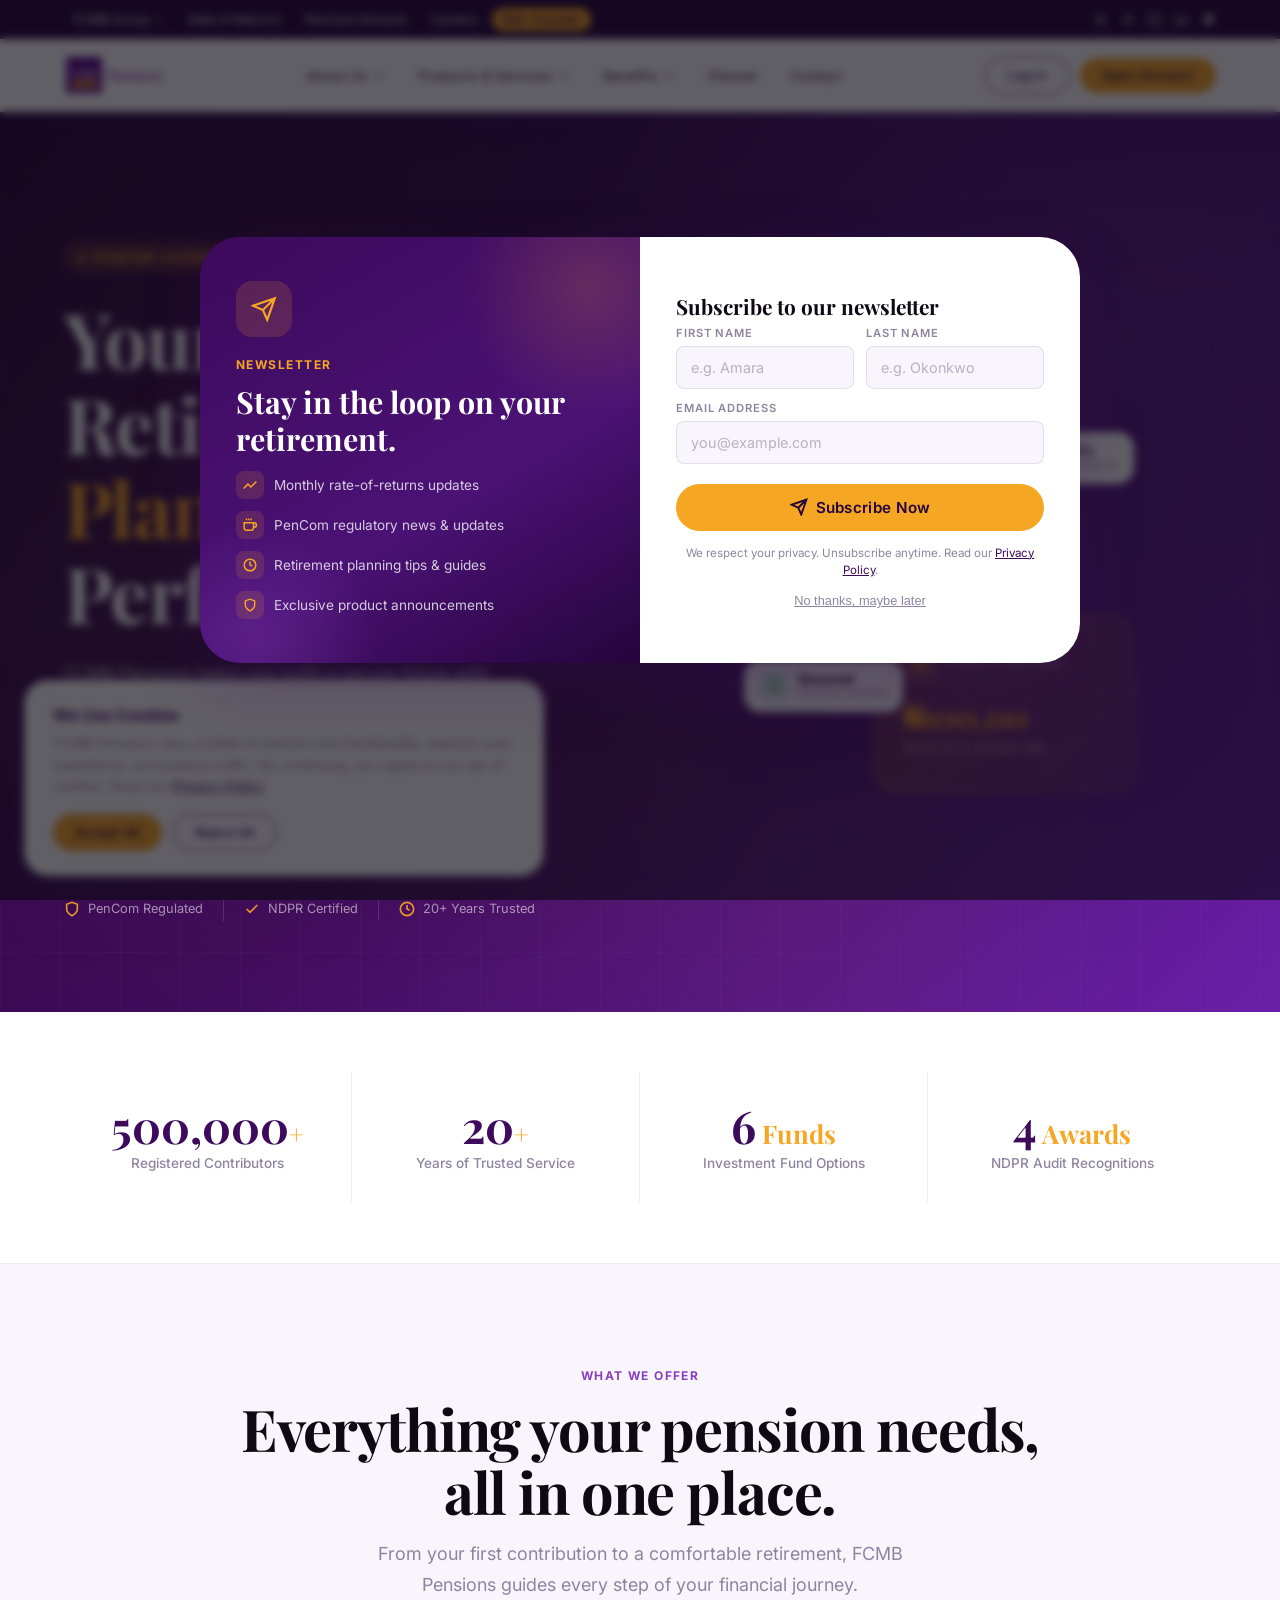
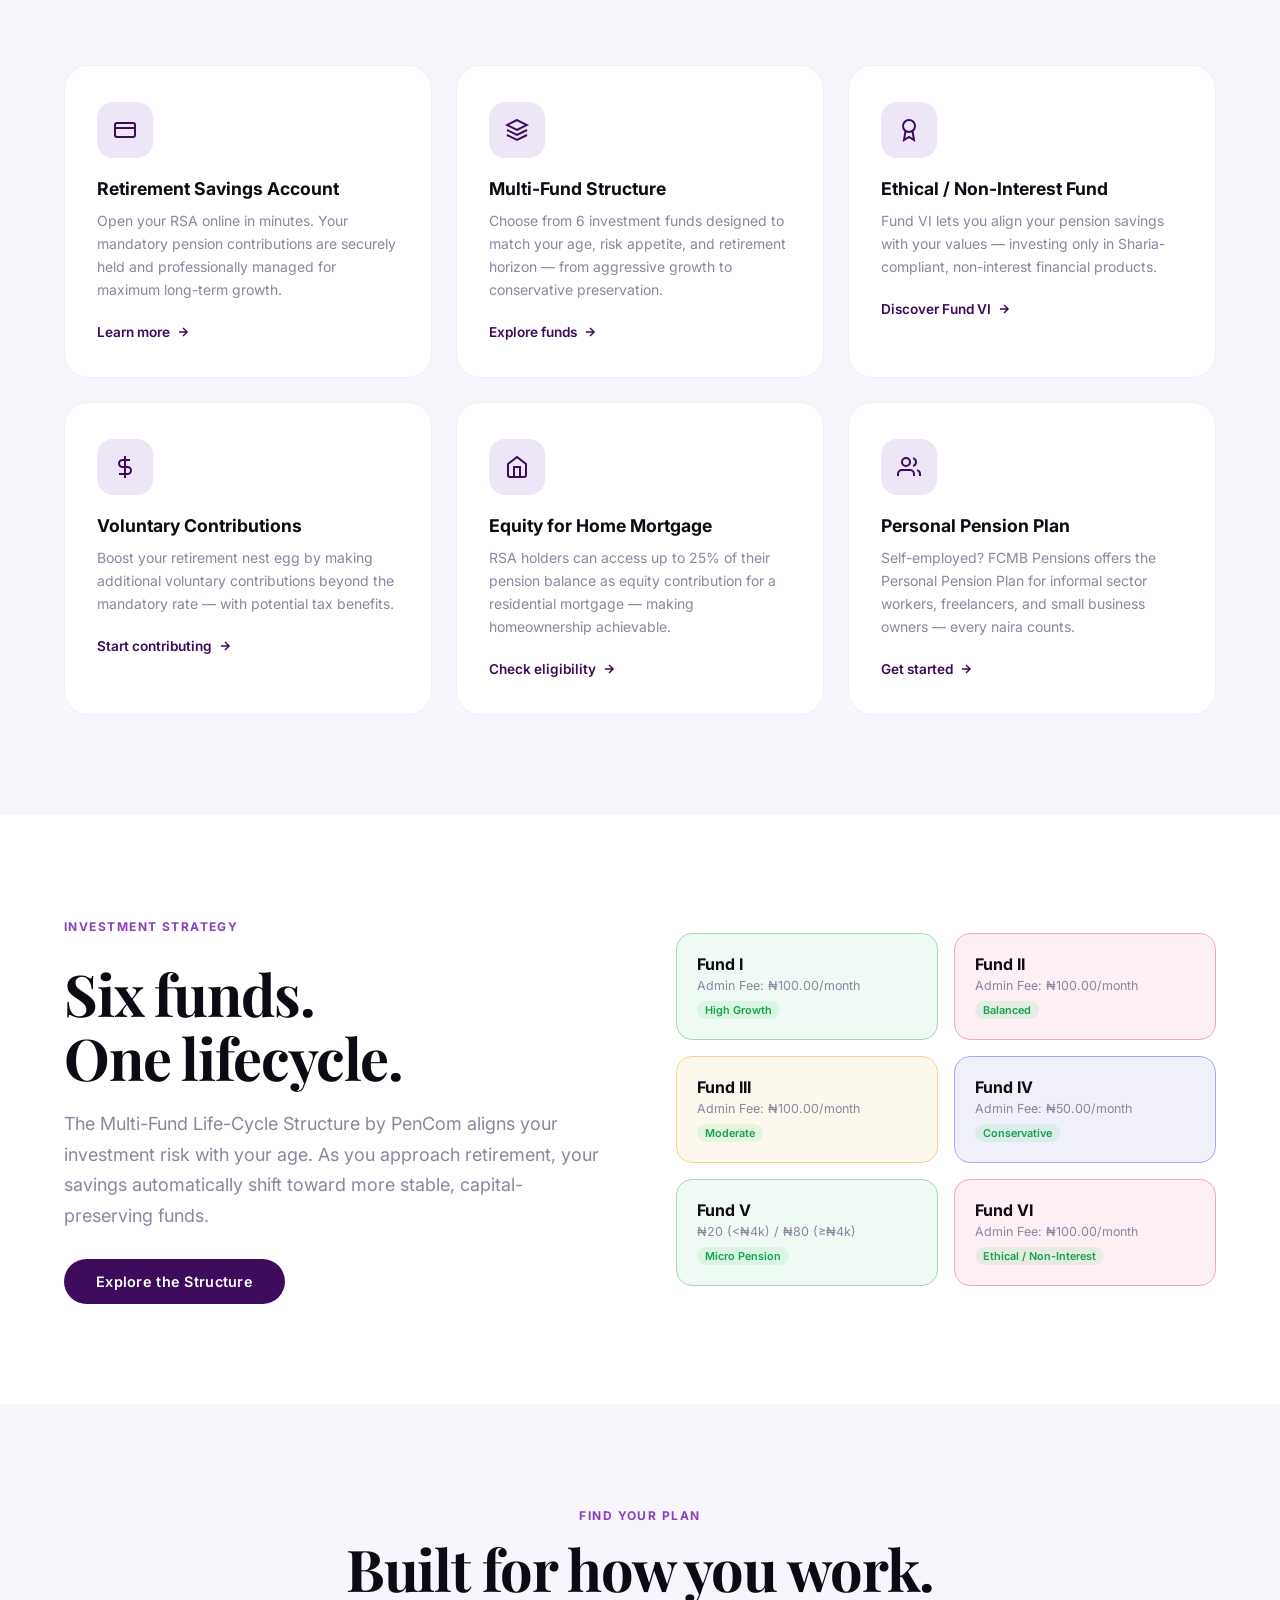
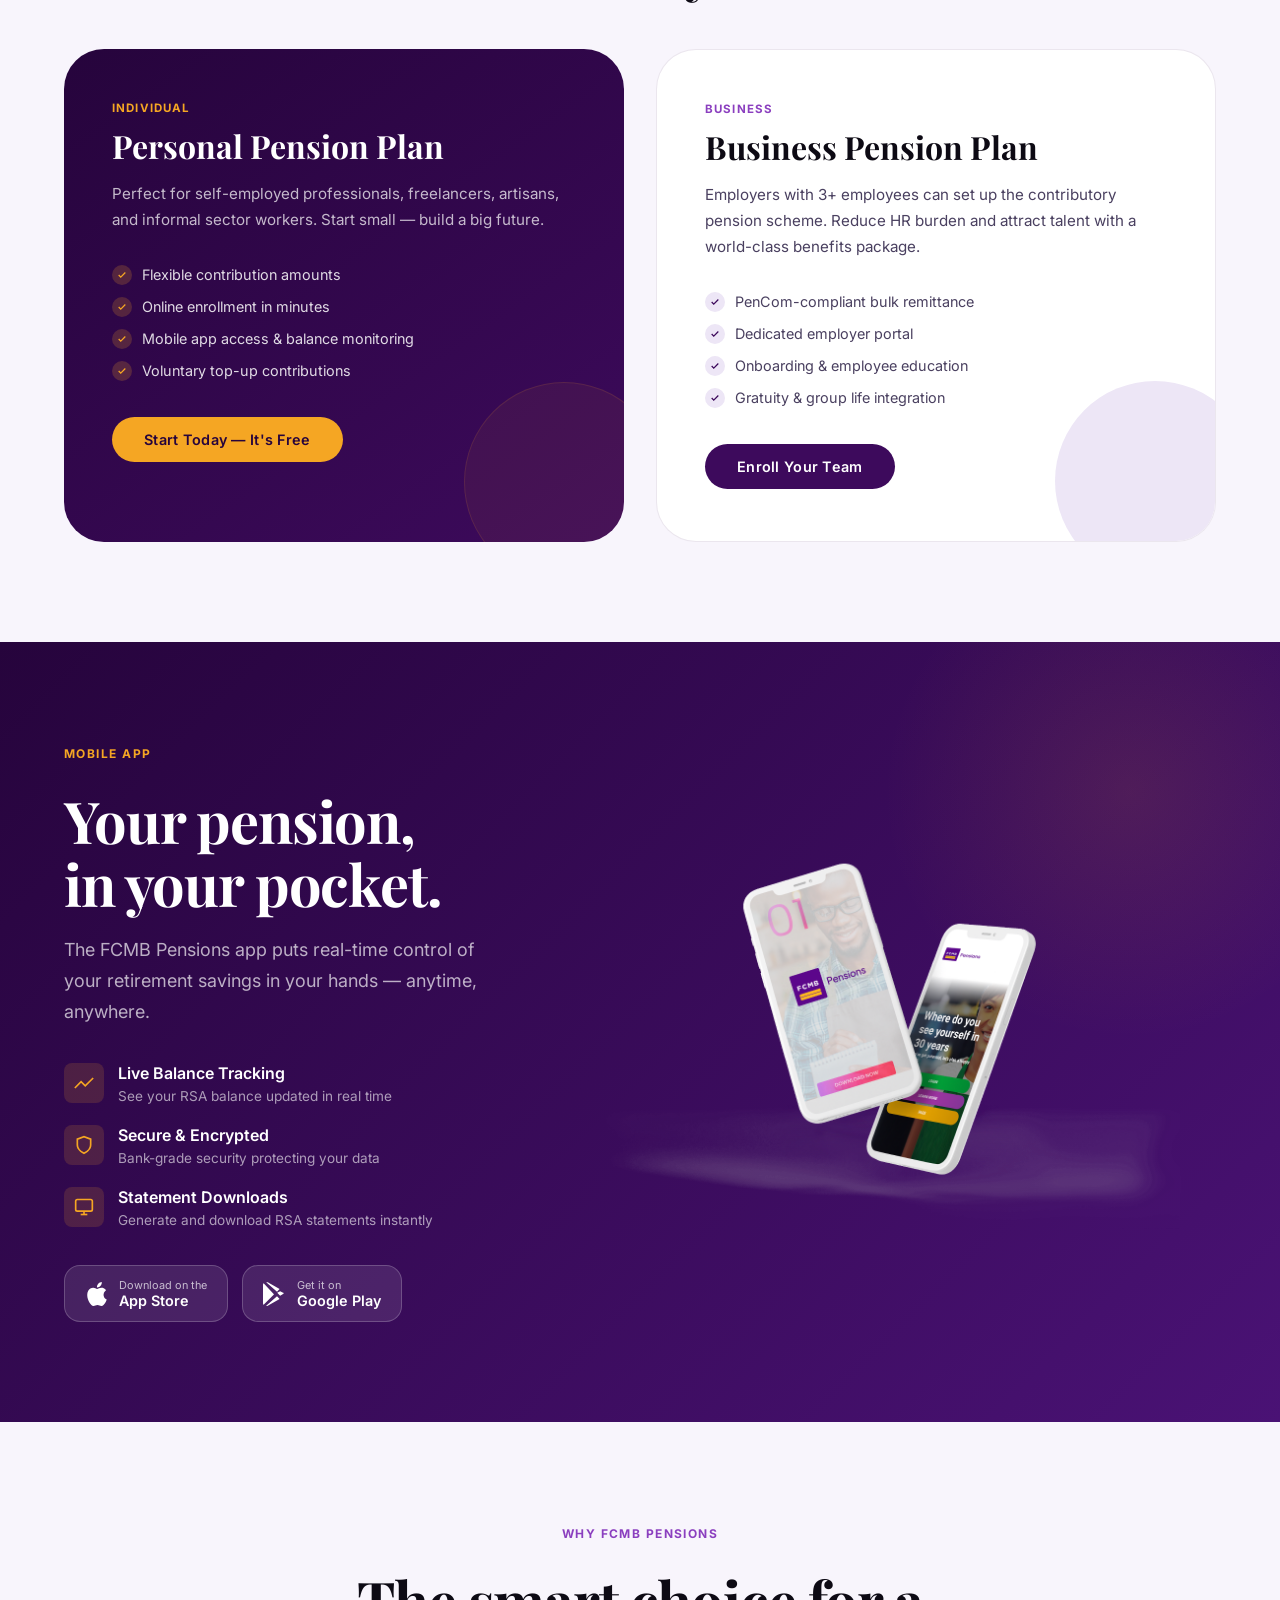
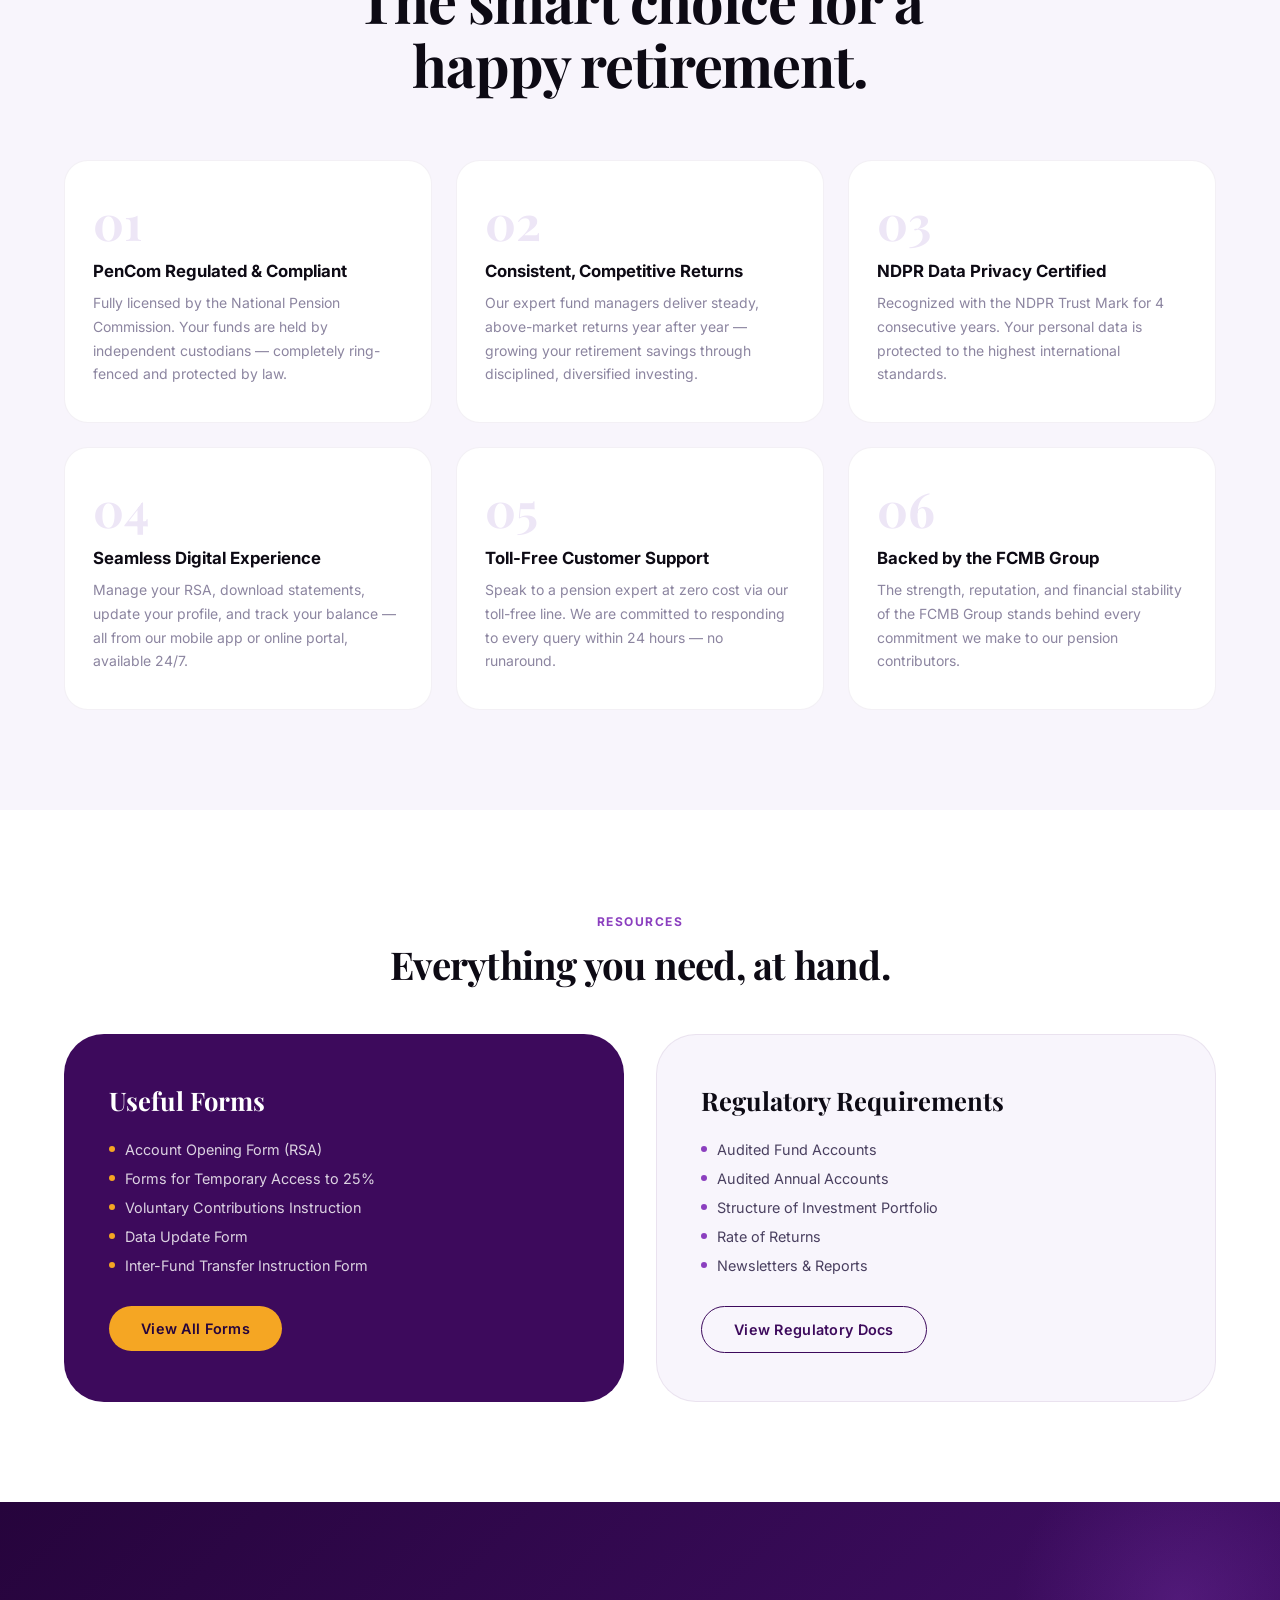
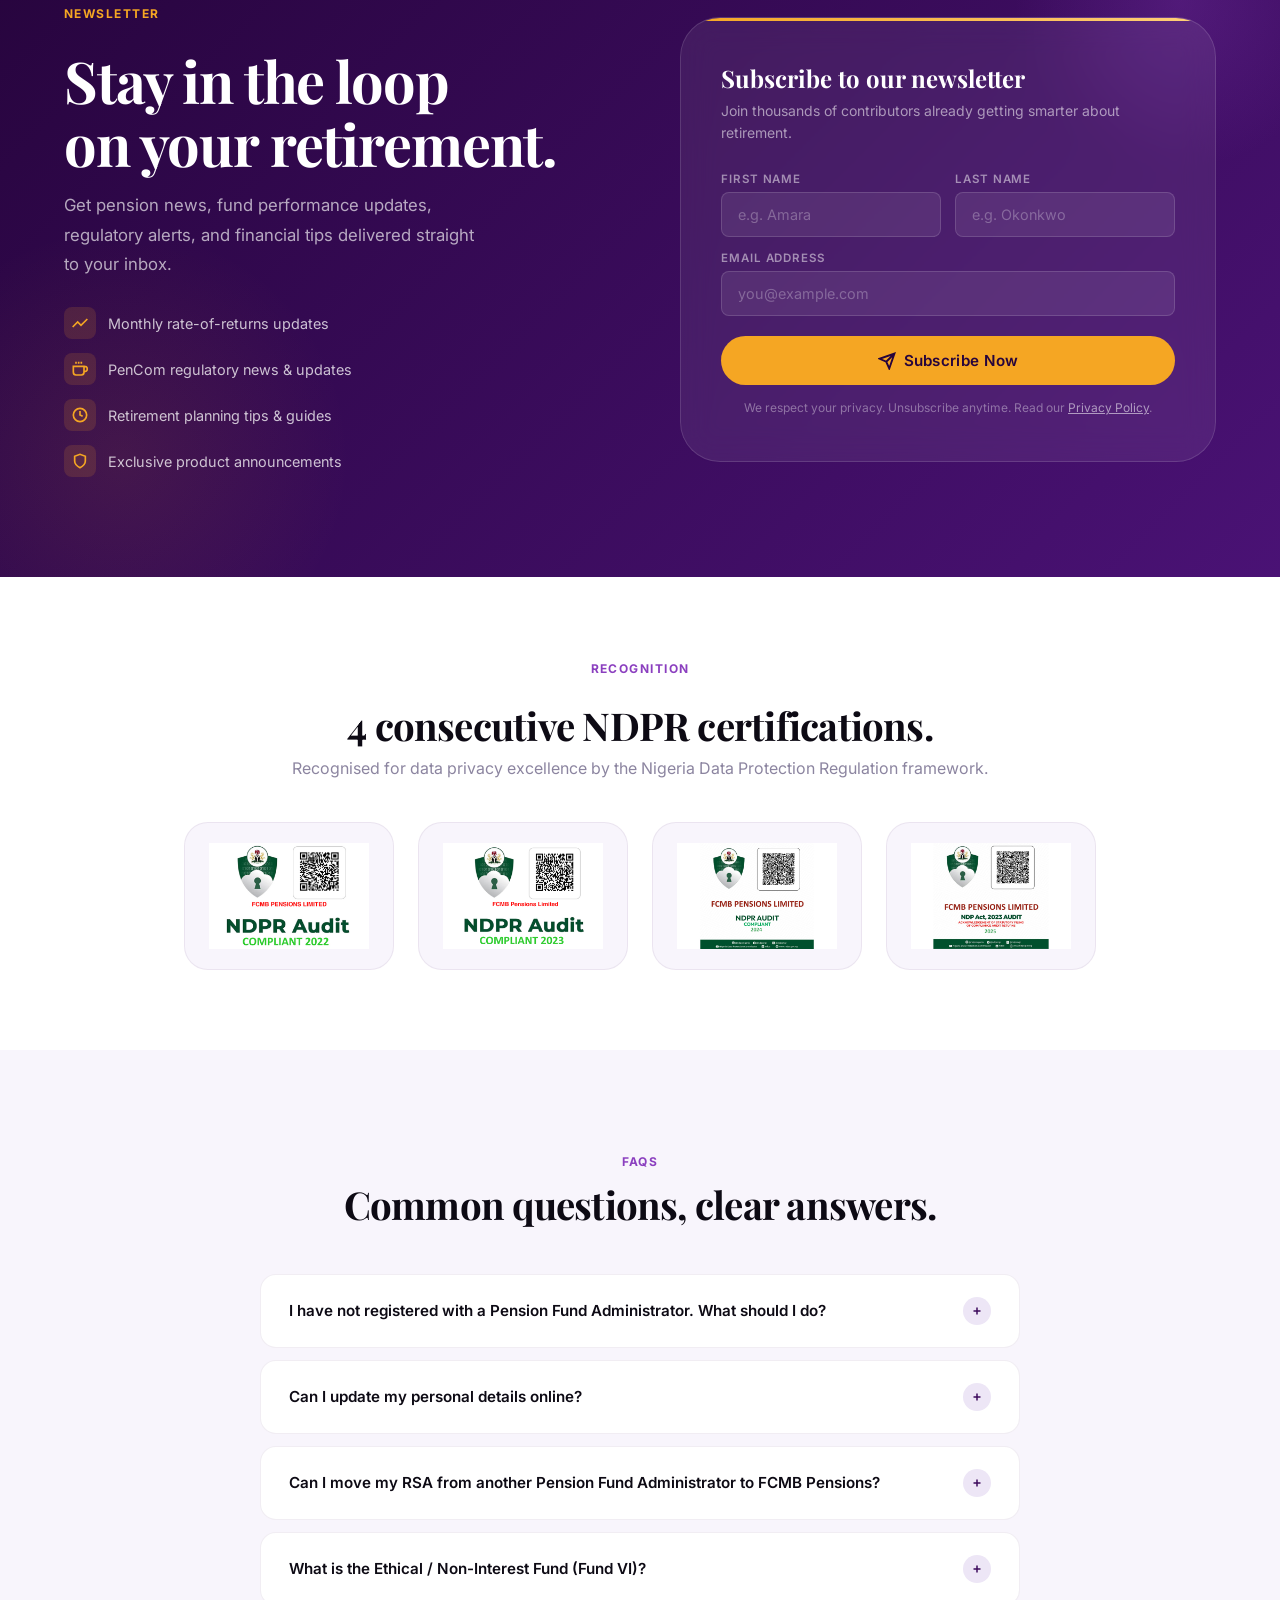
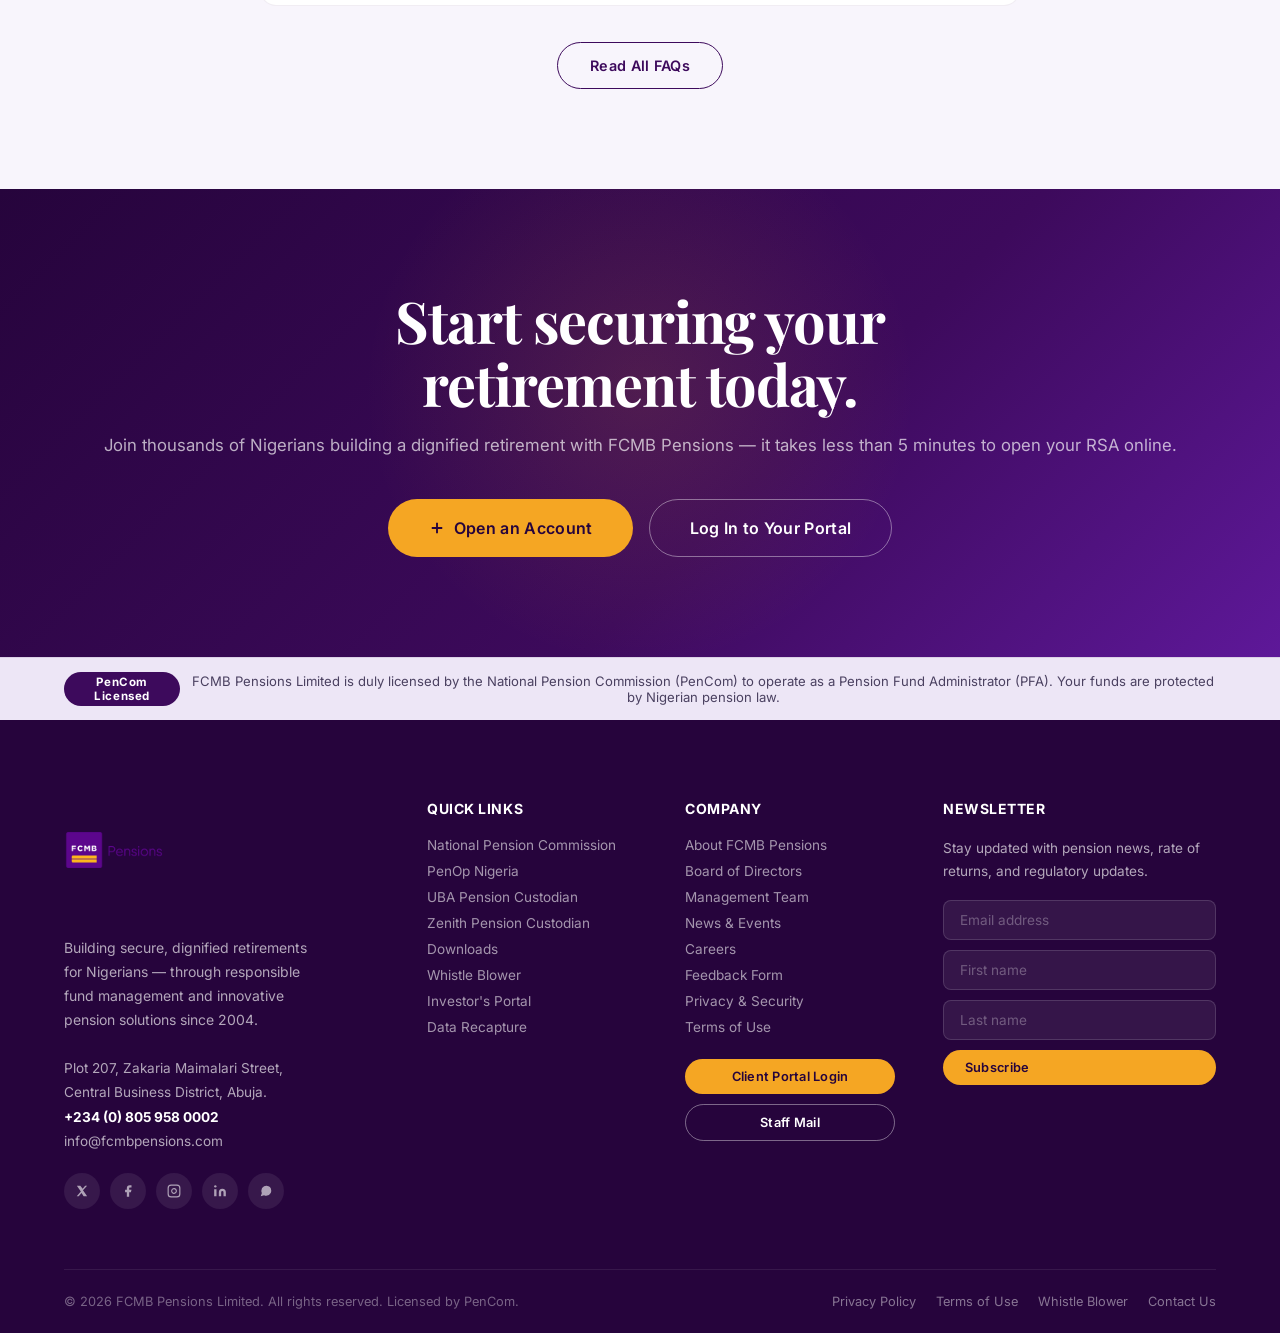
==== commit 4b4c4f3e: "Update index.html" ====
--- a/index.html
+++ b/index.html
@@ -1286,9 +1286,7 @@
       </div>
       <span class="newsletter-modal-eyebrow">Newsletter</span>
       <h2 class="newsletter-modal-title">Stay in the loop on your retirement.</h2>
-      <p class="newsletter-modal-desc">
-        Get pension news, fund performance updates, regulatory alerts, and financial tips delivered straight to your inbox.
-      </p>
+      
       <div class="newsletter-modal-benefits">
         <div class="newsletter-modal-benefit">
           <div class="newsletter-modal-benefit-icon">
@@ -1323,8 +1321,6 @@
       <!-- Form -->
       <div id="newsletterModalFormWrap">
         <div class="newsletter-modal-form-title">Subscribe to our newsletter</div>
-        <p class="newsletter-modal-form-subtitle">Join thousands of contributors already getting smarter about retirement.</p>
-
         <div class="newsletter-modal-field-row">
           <div class="newsletter-modal-field">
             <label class="newsletter-modal-label" for="modal_nl_firstname">First Name</label>
--- a/style.css
+++ b/style.css
@@ -1628,4 +1628,529 @@
 @media (max-width: 480px) {
   .newsletter-field-row { grid-template-columns: 1fr; }
   .newsletter-form-card { padding: 32px 24px; }
-}+}
+/* =============================================
+   FCMB PENSIONS — RESPONSIVE PATCH
+   Add this AFTER style.css (or append to it)
+   ============================================= */
+
+/* =============================================
+   HERO — 2-col side by side on tablet,
+   stack only on mobile
+   ============================================= */
+
+/* TABLET (769px – 1024px): keep left/right layout, shrink cards */
+@media (max-width: 1024px) and (min-width: 769px) {
+  .hero {
+    padding: 130px 0 80px;
+    min-height: unset;
+  }
+
+  .hero-content {
+    grid-template-columns: 1fr 1fr;   /* keep side by side */
+    gap: 32px;
+    align-items: center;
+    text-align: left;
+  }
+
+  /* SHOW the visual */
+  .hero-visual {
+    display: flex !important;
+    justify-content: center;
+  }
+
+  /* Shrink card stack to fit narrower column */
+  .hero-card-stack {
+    position: relative;
+    width: 280px;
+    height: 340px;
+    margin: 0 auto;
+  }
+
+  .pension-card.main {
+    width: 240px;
+    padding: 20px;
+  }
+
+  .pension-card.secondary {
+    width: 210px;
+    padding: 16px;
+    right: -10px;
+  }
+
+  .card-value {
+    font-size: 1.6rem;
+  }
+
+  .float-badge {
+    padding: 7px 10px;
+    gap: 6px;
+  }
+
+  .float-badge.rate {
+    right: -15px;
+    top: 50px;
+  }
+
+  .float-badge.secure {
+    left: -20px;
+    bottom: 70px;
+  }
+
+  .float-badge-icon {
+    width: 26px;
+    height: 26px;
+  }
+
+  .float-badge-text strong { font-size: 0.75rem; }
+  .float-badge-text span   { font-size: 0.62rem; }
+
+  /* Keep headline readable */
+  .display-xl { font-size: clamp(1.9rem, 3.5vw, 2.8rem); }
+
+  .hero-subtext {
+    font-size: 0.95rem;
+    max-width: 100%;
+  }
+}
+
+/* MOBILE (≤768px): stack vertically, show cards below text */
+@media (max-width: 768px) {
+  .hero-content {
+    grid-template-columns: 1fr;
+    gap: 36px;
+    text-align: center;
+  }
+
+  .hero-subtext {
+    margin: 0 auto;
+    max-width: 90%;
+  }
+
+  .hero-ctas {
+    justify-content: center;
+    display: flex;
+    flex-wrap: wrap;
+    gap: 12px;
+  }
+
+  .hero-trust {
+    justify-content: center;
+  }
+
+  /* SHOW the visual on mobile too */
+  .hero-visual {
+    display: flex !important;
+    justify-content: center;
+  }
+
+  .hero-card-stack {
+    width: 290px;
+    height: 260px;
+    position: relative;
+  }
+
+  .pension-card {
+    position: absolute;
+  }
+
+  .pension-card.main {
+    width: 250px;
+    padding: 18px;
+    top: 0;
+    left: 0;
+  }
+
+  .pension-card.secondary {
+    width: 215px;
+    padding: 14px;
+    bottom: 0;
+    right: -5px;
+  }
+
+  .card-value {
+    font-size: 1.5rem;
+  }
+
+  .float-badge {
+    padding: 6px 9px;
+    gap: 5px;
+  }
+
+  .float-badge.rate {
+    top: 36px;
+    right: -12px;
+  }
+
+  .float-badge.secure {
+    bottom: 55px;
+    left: -16px;
+  }
+
+  .float-badge-icon {
+    width: 24px;
+    height: 24px;
+  }
+
+  .float-badge-text strong { font-size: 0.72rem; }
+  .float-badge-text span   { font-size: 0.6rem; }
+}
+
+/* Very small phones */
+@media (max-width: 400px) {
+  .hero-card-stack {
+    width: 260px;
+    height: 240px;
+  }
+
+  .pension-card.main    { width: 225px; }
+  .pension-card.secondary { width: 195px; right: -5px; }
+}
+
+
+/* =============================================
+   STATS — Horizontal scrollable row on
+   mobile & tablet (single row, no wrap)
+   ============================================= */
+
+@media (max-width: 1024px) {
+  .stats-section {
+    padding: 0;
+    overflow: hidden;
+  }
+
+  .stats-grid {
+    display: flex;
+    flex-direction: row;
+    overflow-x: auto;
+    -webkit-overflow-scrolling: touch;
+    scrollbar-width: none;          /* Firefox */
+    -ms-overflow-style: none;       /* IE */
+    gap: 0;
+    /* keep each item from collapsing */
+    grid-template-columns: unset;
+  }
+
+  .stats-grid::-webkit-scrollbar {
+    display: none;                  /* Chrome/Safari */
+  }
+
+  .stat-item {
+    flex: 0 0 auto;
+    min-width: 160px;
+    padding: 24px 20px;
+    border-right: 1px solid rgba(61,10,92,0.07);
+    border-bottom: none;
+  }
+
+  /* Keep last item border for visual consistency when scrolled */
+  .stat-item:last-child {
+    border-right: 1px solid rgba(61,10,92,0.07);
+    padding-right: 28px;
+  }
+
+  .stat-number {
+    font-size: 2.2rem;
+  }
+
+  .stat-label {
+    font-size: 0.78rem;
+    white-space: nowrap;
+  }
+}
+
+@media (max-width: 768px) {
+  .stat-item {
+    min-width: 140px;
+    padding: 20px 16px;
+  }
+
+  .stat-number {
+    font-size: 1.9rem;
+  }
+
+  .stat-label {
+    font-size: 0.72rem;
+  }
+}
+
+/* Subtle "more to scroll" fade on right edge */
+@media (max-width: 1024px) {
+  .stats-section {
+    position: relative;
+  }
+
+  .stats-section::after {
+    content: '';
+    position: absolute;
+    top: 0;
+    right: 0;
+    bottom: 0;
+    width: 48px;
+    background: linear-gradient(to right, transparent, rgba(255,255,255,0.9));
+    pointer-events: none;
+    z-index: 1;
+  }
+}
+
+
+/* =============================================
+   SERVICES — 2-col on tablet, 1-col on mobile
+   ============================================= */
+
+@media (max-width: 1024px) {
+  .services-grid {
+    grid-template-columns: repeat(2, 1fr);
+    gap: 20px;
+  }
+}
+
+@media (max-width: 640px) {
+  .services-grid {
+    grid-template-columns: 1fr;
+  }
+}
+
+
+/* =============================================
+   MULTI-FUND — Stack nicely on tablet
+   ============================================= */
+
+@media (max-width: 1024px) {
+  .multifund-content {
+    grid-template-columns: 1fr;
+    gap: 40px;
+    text-align: center;
+  }
+
+  .multifund-content .btn {
+    margin: 0 auto;
+  }
+
+  .multifund-funds {
+    grid-template-columns: repeat(3, 1fr);
+    gap: 12px;
+  }
+}
+
+@media (max-width: 640px) {
+  .multifund-funds {
+    grid-template-columns: repeat(2, 1fr);
+  }
+}
+
+
+/* =============================================
+   APP SECTION — show phone mockup on tablet,
+   hide on mobile (already hidden via existing rule)
+   ============================================= */
+
+@media (max-width: 1024px) {
+  .app-content {
+    grid-template-columns: 1fr;
+    gap: 40px;
+  }
+
+  .phone-mockup {
+    width: 480px;
+    display: block;
+    margin: 0 auto;
+  }
+}
+
+@media (max-width: 768px) {
+  .phone-mockup {
+    display: none;
+  }
+}
+
+
+/* =============================================
+   WHY GRID — 2-col tablet, 1-col mobile
+   ============================================= */
+
+@media (max-width: 1024px) {
+  .why-grid {
+    grid-template-columns: repeat(2, 1fr);
+  }
+}
+
+@media (max-width: 640px) {
+  .why-grid {
+    grid-template-columns: 1fr;
+  }
+}
+
+
+/* =============================================
+   NEWSLETTER — stack on tablet too
+   ============================================= */
+
+@media (max-width: 1024px) {
+  .newsletter-inner {
+    grid-template-columns: 1fr;
+    gap: 40px;
+  }
+}
+
+
+/* =============================================
+   PLANS — side by side on tablet
+   ============================================= */
+
+@media (max-width: 1024px) {
+  .plans-grid {
+    grid-template-columns: repeat(2, 1fr);
+    gap: 20px;
+  }
+
+  .plan-card {
+    padding: 36px 28px;
+  }
+}
+
+@media (max-width: 640px) {
+  .plans-grid {
+    grid-template-columns: 1fr;
+  }
+}
+
+
+/* =============================================
+   RESOURCES — side by side on tablet
+   ============================================= */
+
+@media (max-width: 1024px) {
+  .resources-grid {
+    grid-template-columns: repeat(2, 1fr);
+    gap: 20px;
+  }
+}
+
+@media (max-width: 640px) {
+  .resources-grid {
+    grid-template-columns: 1fr;
+  }
+}
+
+
+/* =============================================
+   FOOTER — 2-col on tablet
+   ============================================= */
+
+@media (max-width: 1024px) {
+  .footer-grid {
+    grid-template-columns: 1fr 1fr;
+    gap: 36px;
+  }
+}
+
+@media (max-width: 640px) {
+  .footer-grid {
+    grid-template-columns: 1fr;
+    gap: 28px;
+  }
+}
+
+
+/* =============================================
+   AWARDS — wrap nicely on mobile
+   ============================================= */
+
+@media (max-width: 640px) {
+  .awards-badges {
+    display: grid;
+    grid-template-columns: repeat(2, 1fr);
+    gap: 16px;
+    width: 100%;
+    padding: 0 8px;
+  }
+
+  .award-badge-card {
+    min-width: unset;
+    width: 100%;
+  }
+
+  .award-badge-card img {
+    width: 100%;
+    height: auto;
+  }
+}
+
+
+/* =============================================
+   GENERAL SECTION PADDING — tighter on mobile
+   ============================================= */
+
+@media (max-width: 768px) {
+  .services-section,
+  .multifund-section,
+  .plans-section,
+  .app-section,
+  .why-section,
+  .resources-section,
+  .newsletter-section,
+  .awards-section,
+  .faq-section,
+  .cta-section {
+    padding: 64px 0;
+  }
+}
+
+@media (max-width: 480px) {
+  .services-section,
+  .multifund-section,
+  .plans-section,
+  .app-section,
+  .why-section,
+  .resources-section,
+  .newsletter-section,
+  .awards-section,
+  .faq-section,
+  .cta-section {
+    padding: 48px 0;
+  }
+}
+
+/* =============================================
+   NAV — fit everything on tablet
+   ============================================= */
+
+@media (max-width: 1024px) and (min-width: 769px) {
+  .nav-login-btn {
+    display: none;
+  }
+
+  .nav-link {
+    padding: 6px 8px;
+    font-size: 0.78rem;
+  }
+
+  .nav-cta {
+    gap: 6px;
+  }
+
+  .btn-sm {
+    padding: 8px 14px;
+    font-size: 0.75rem;
+  }
+
+  .logo-icon {
+    width: 70px;
+    height: 70px;
+  }
+
+  .navbar-inner {
+    height: 64px;
+  }
+}
+
+/* =============================================
+   TOP BAR — hide socials on small screens
+   ============================================= */
+
+@media (max-width: 900px) {
+  .top-bar-socials {
+    display: none;
+  }
+}
